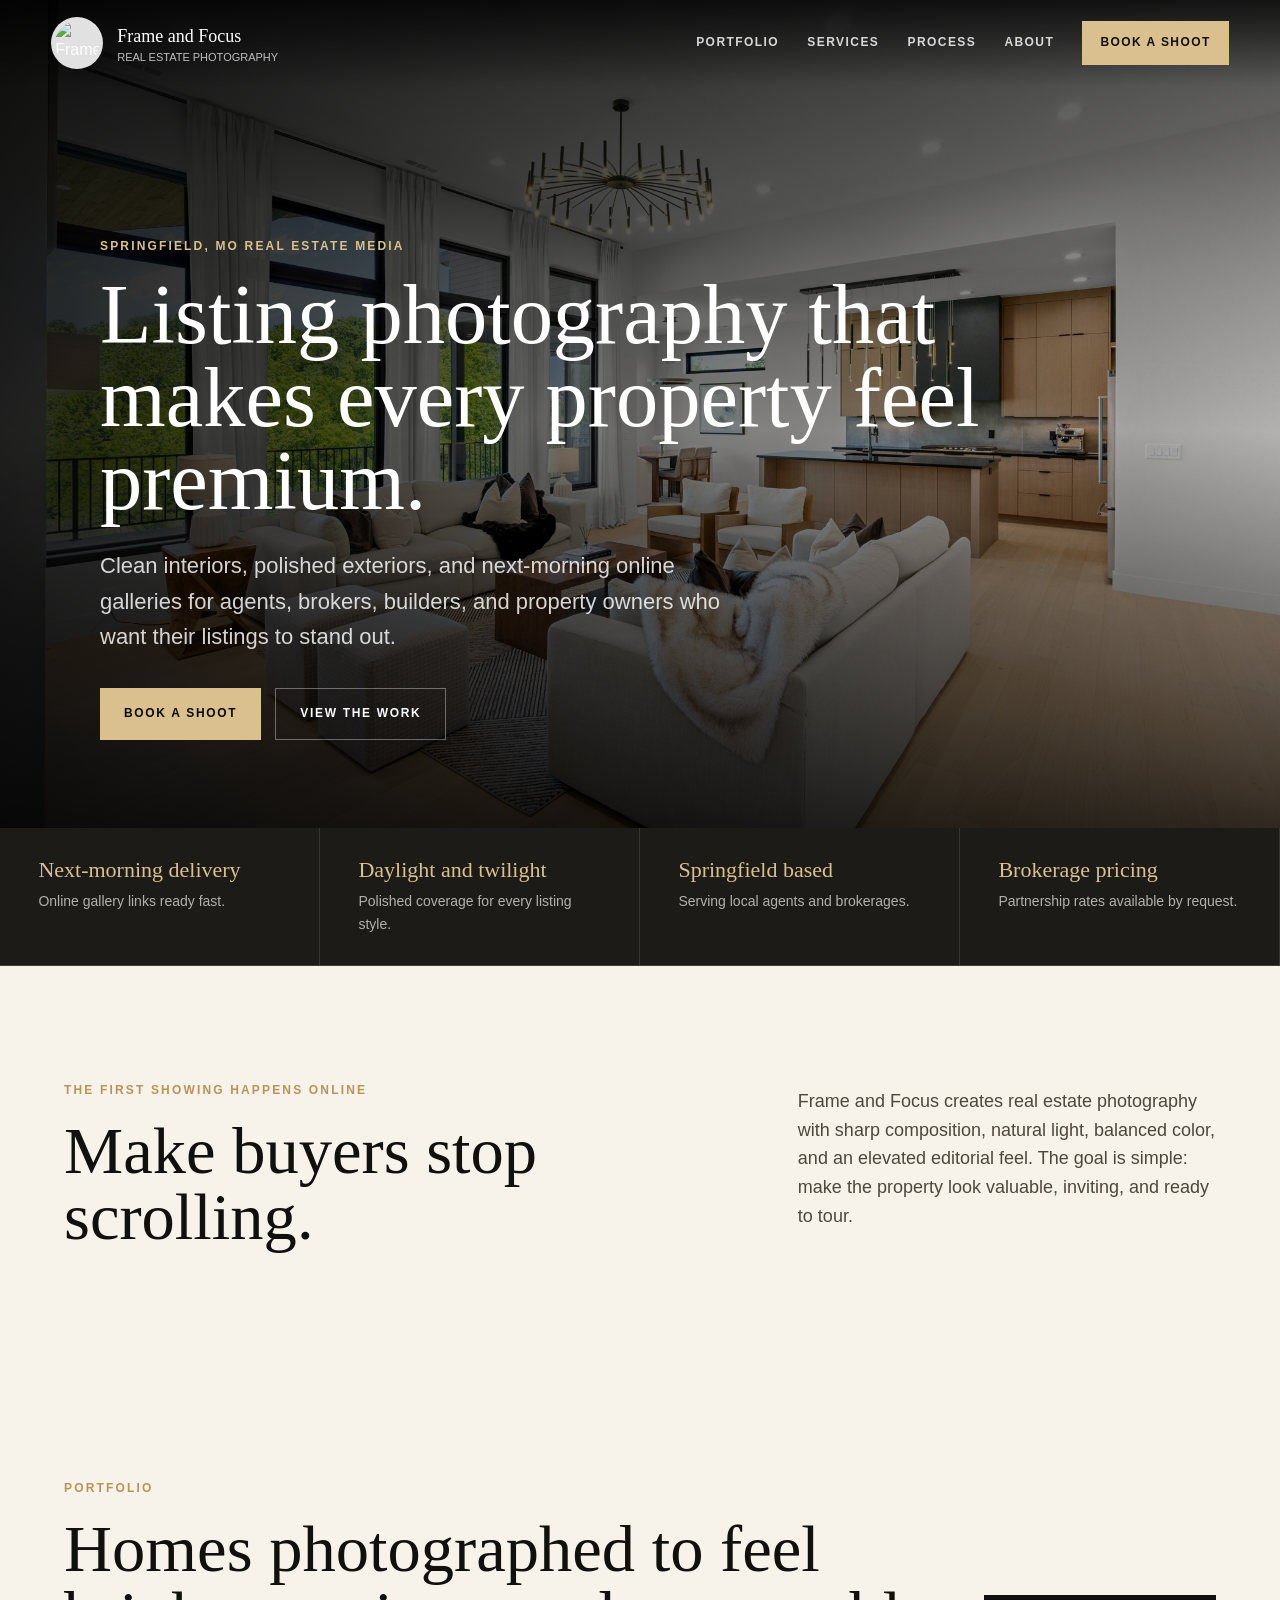
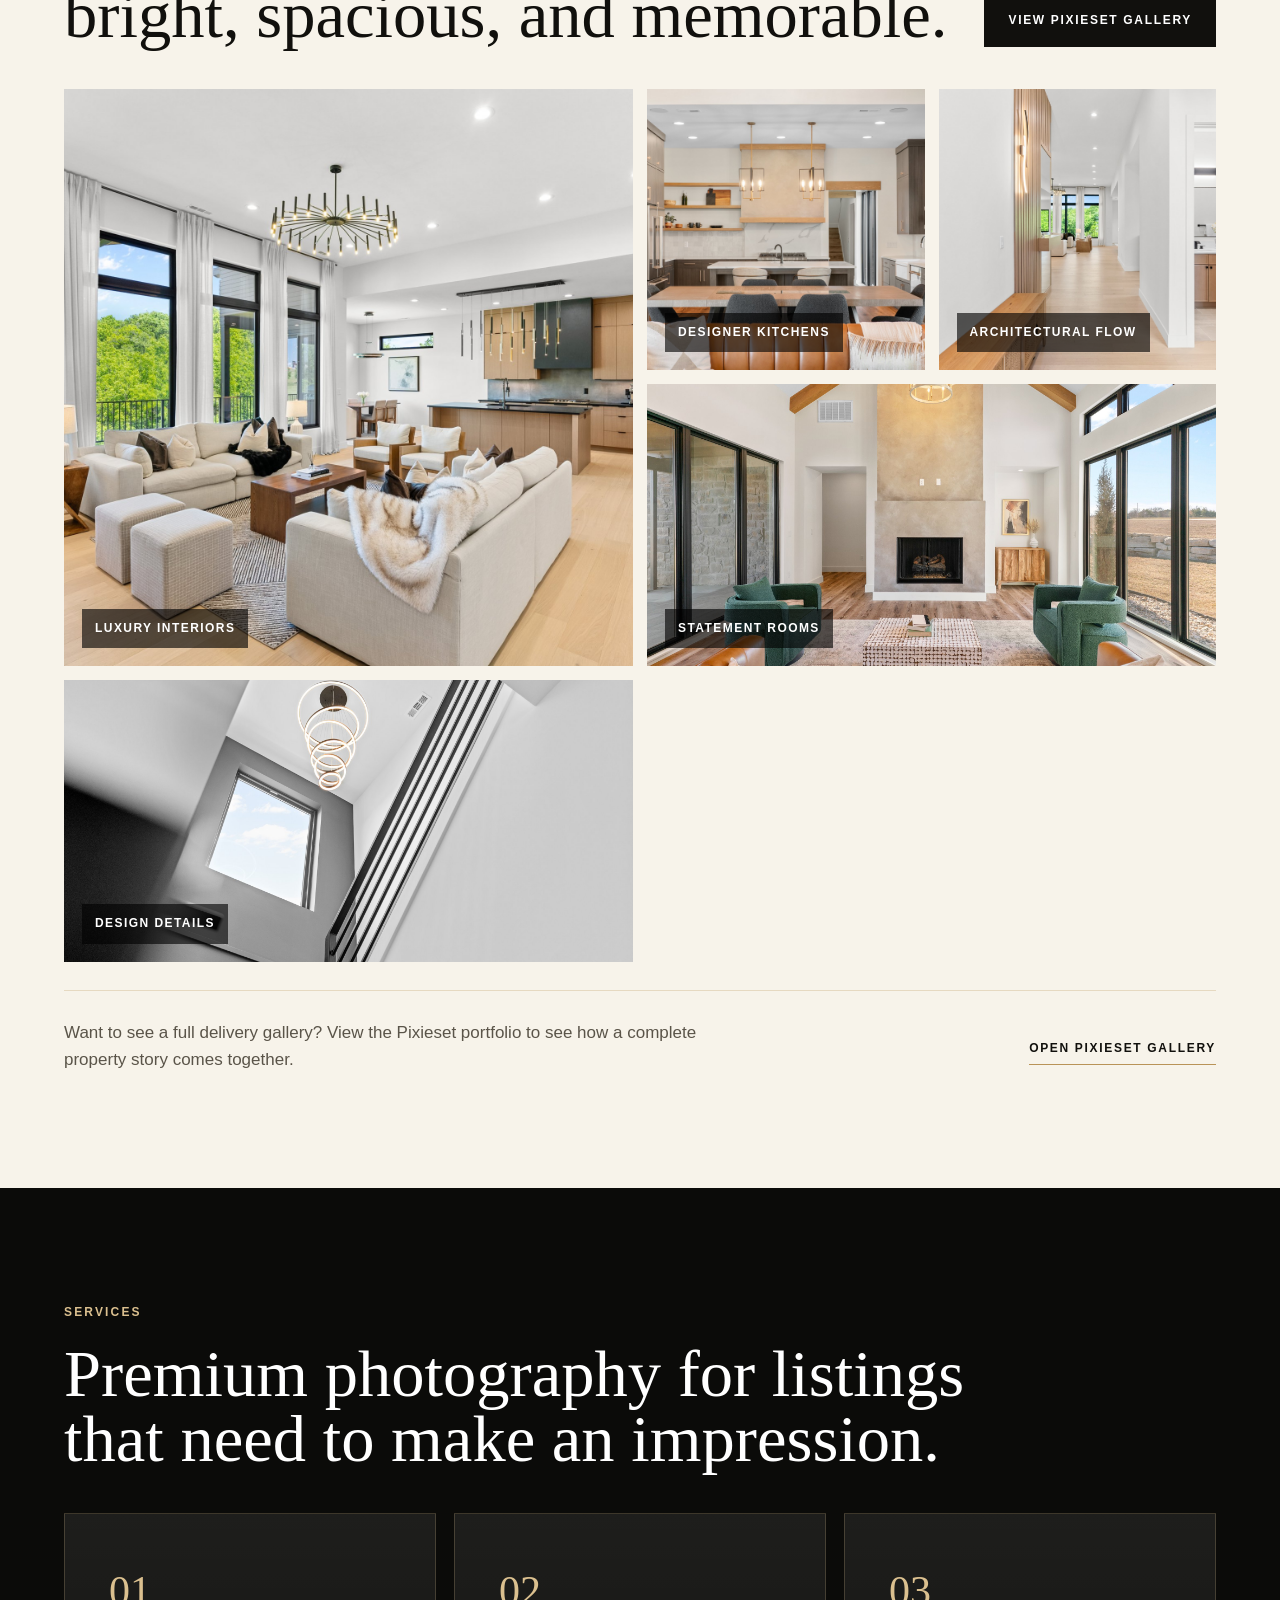
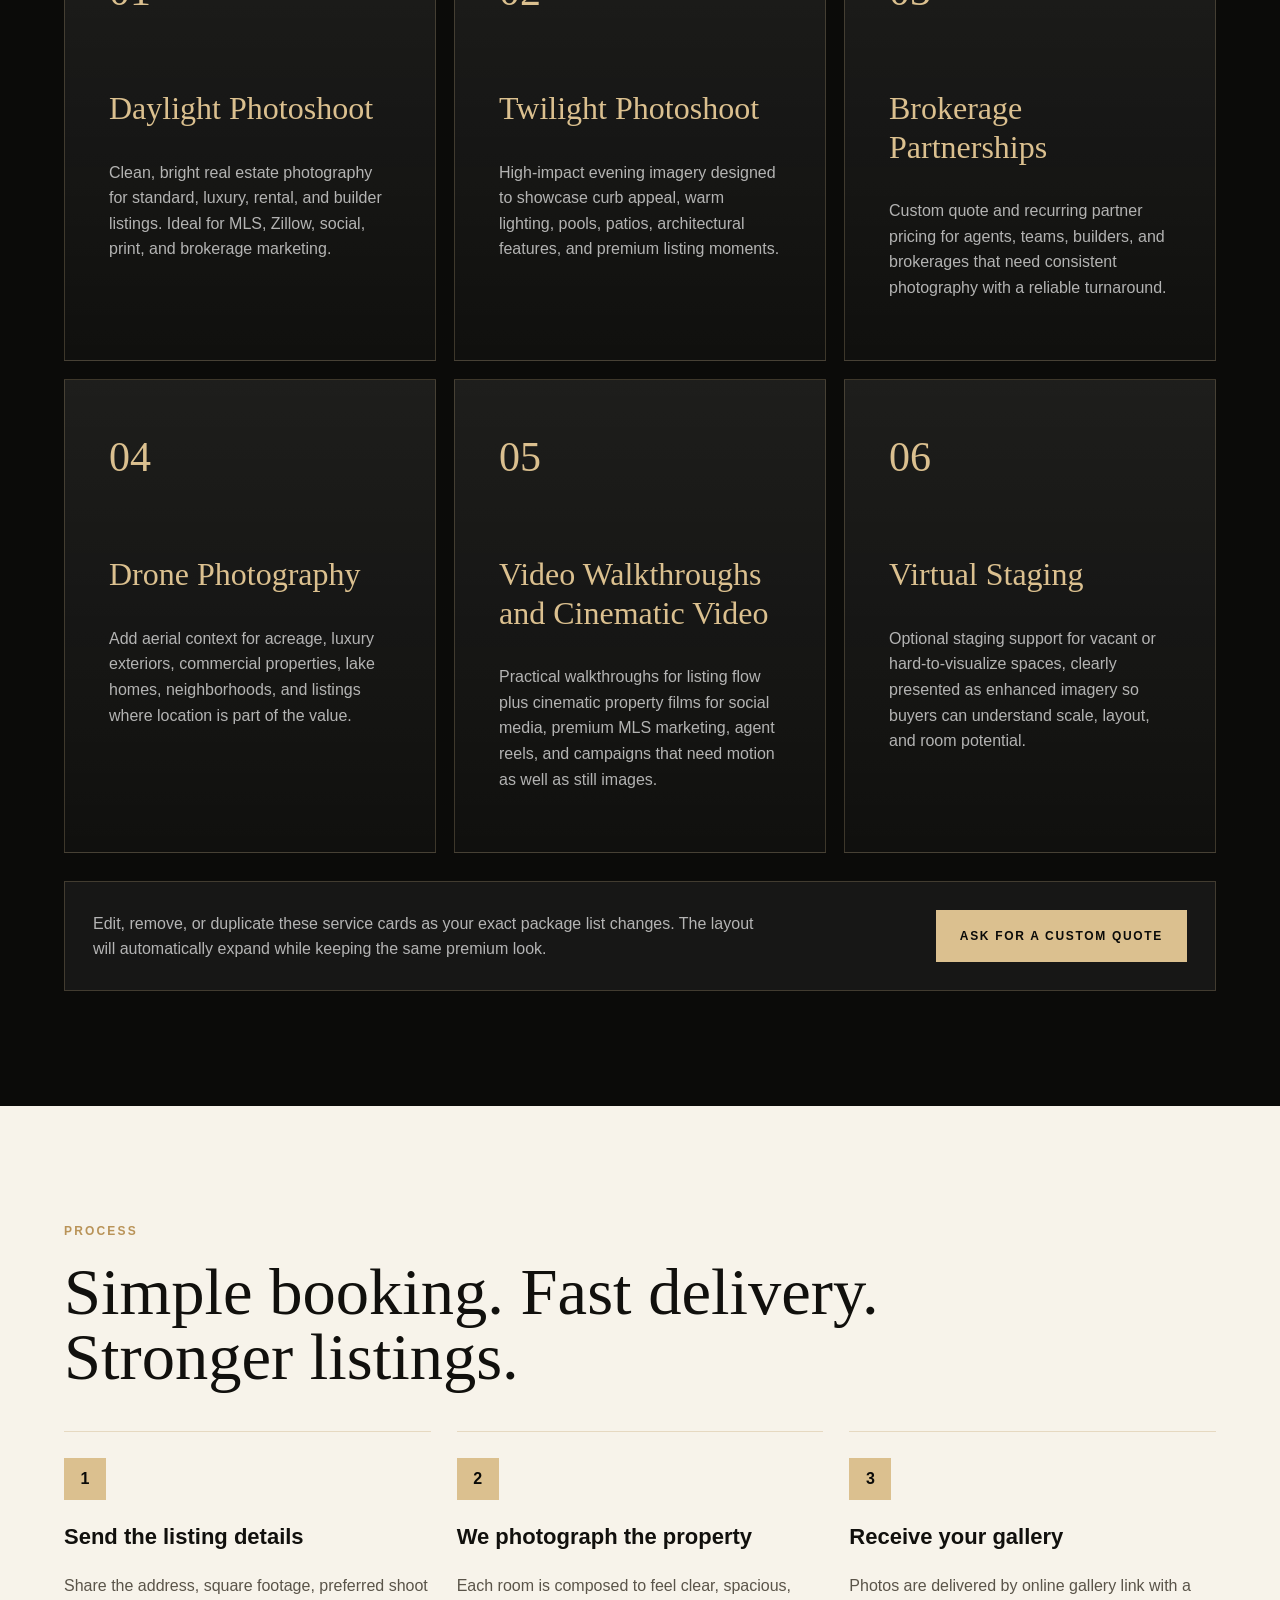
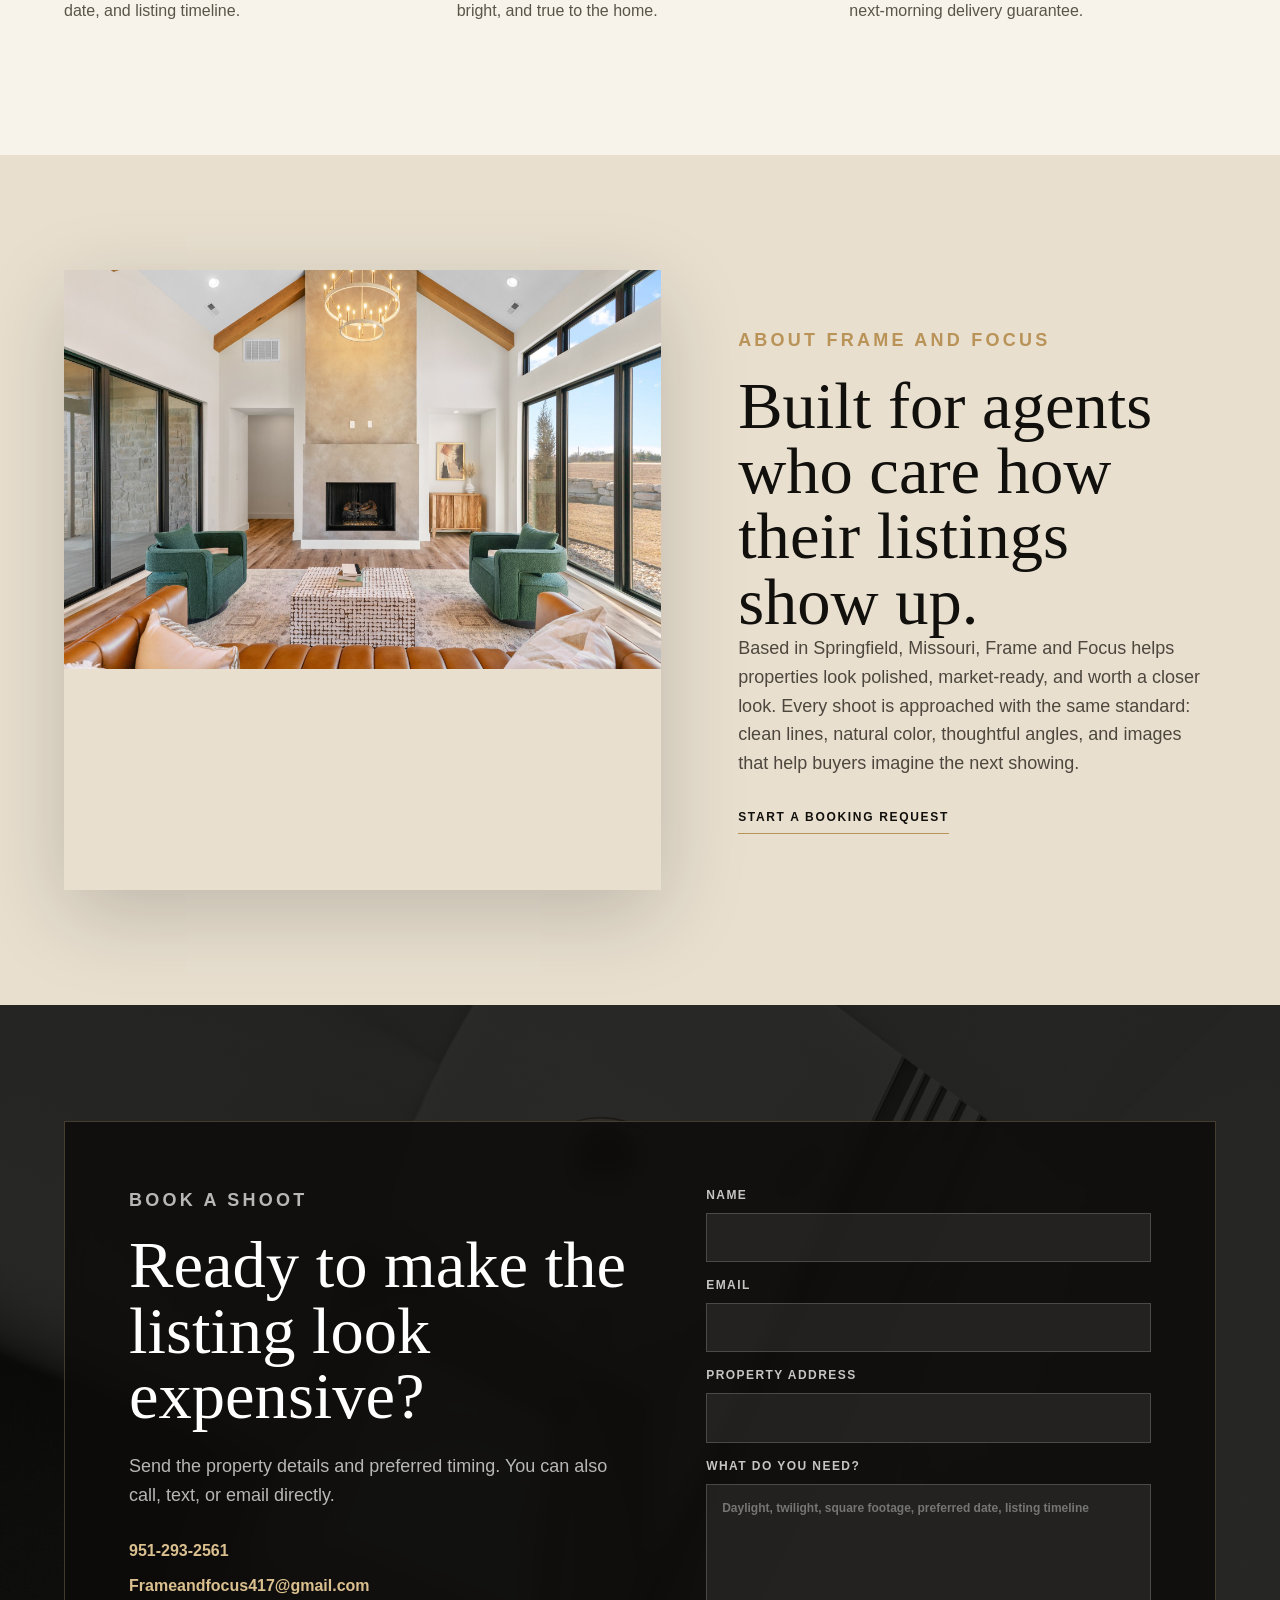
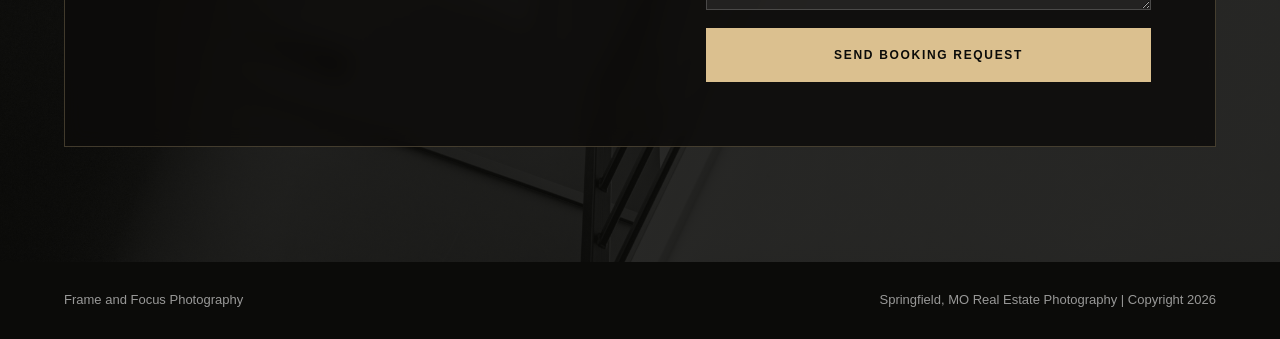
==== frame-focus-luxury-site/index.html @ 8301b140 "Site" ====
<!doctype html>
<html lang="en">
  <head>
    <meta charset="utf-8" />
    <meta name="viewport" content="width=device-width, initial-scale=1" />
    <title>Frame and Focus | Luxury Real Estate Photography in Springfield, MO</title>
    <meta
      name="description"
      content="Luxury real estate photography in Springfield, MO. Listing-ready daylight and twilight photography with next-morning gallery delivery."
    />
    <link rel="preconnect" href="https://static.wixstatic.com" />
    <link rel="stylesheet" href="./styles.css" />
  </head>
  <body>
    <header class="site-header">
      <a class="brand" href="#top" aria-label="Frame and Focus home">
        <img
          src="https://static.wixstatic.com/media/3485e6_4b6a88c627594ecc89d88bd9b3b0af9d~mv2.png/v1/fill/w_344,h_316,al_c,q_85,usm_0.66_1.00_0.01,enc_avif,quality_auto/RE%20Photo%20Logo%20FINAL.png"
          alt="Frame and Focus Photography logo"
        />
        <span>
          <strong>Frame and Focus</strong>
          <small>Real Estate Photography</small>
        </span>
      </a>

      <nav class="main-nav" aria-label="Primary navigation">
        <a href="#portfolio">Portfolio</a>
        <a href="#services">Services</a>
        <a href="#process">Process</a>
        <a href="#about">About</a>
        <a class="nav-cta" href="#contact">Book a Shoot</a>
      </nav>
    </header>

    <main id="top">
      <section class="hero" aria-label="Luxury real estate photography">
        <div class="hero-media">
          <img
            src="./assets/woodhue-living.jpg"
            alt="Luxury open-concept living room photographed by Frame and Focus"
          />
        </div>
        <div class="hero-overlay"></div>
        <div class="hero-content">
          <p class="eyebrow">Springfield, MO Real Estate Media</p>
          <h1>Listing photography that makes every property feel premium.</h1>
          <p class="hero-copy">
            Clean interiors, polished exteriors, and next-morning online galleries for agents,
            brokers, builders, and property owners who want their listings to stand out.
          </p>
          <div class="hero-actions">
            <a class="button primary" href="#contact">Book a Shoot</a>
            <a class="button ghost" href="#portfolio">View the Work</a>
          </div>
        </div>
      </section>

      <section class="proof-strip" aria-label="Service highlights">
        <div>
          <strong>Next-morning delivery</strong>
          <span>Online gallery links ready fast.</span>
        </div>
        <div>
          <strong>Daylight and twilight</strong>
          <span>Polished coverage for every listing style.</span>
        </div>
        <div>
          <strong>Springfield based</strong>
          <span>Serving local agents and brokerages.</span>
        </div>
        <div>
          <strong>Brokerage pricing</strong>
          <span>Partnership rates available by request.</span>
        </div>
      </section>

      <section class="intro-section">
        <div class="intro-copy">
          <p class="eyebrow dark">The first showing happens online</p>
          <h2>Make buyers stop scrolling.</h2>
        </div>
        <p>
          Frame and Focus creates real estate photography with sharp composition, natural light,
          balanced color, and an elevated editorial feel. The goal is simple: make the property look
          valuable, inviting, and ready to tour.
        </p>
      </section>

      <section id="portfolio" class="portfolio-section">
        <div class="section-heading split-heading">
          <div>
            <p class="eyebrow dark">Portfolio</p>
            <h2>Homes photographed to feel bright, spacious, and memorable.</h2>
          </div>
          <a
            class="button dark"
            href="https://Frameandfocusphotography.pixieset.com"
            target="_blank"
            rel="noopener"
          >
            View Pixieset Gallery
          </a>
        </div>

        <div class="gallery-grid">
          <figure class="gallery-item large">
            <img
              src="./assets/woodhue-living.jpg"
              alt="Luxury open-concept living room with large windows and designer finishes"
            />
            <figcaption>Luxury interiors</figcaption>
          </figure>
          <figure class="gallery-item">
            <img
              src="./assets/wisteria-kitchen.jpg"
              alt="Designer kitchen with warm cabinetry and premium finishes"
            />
            <figcaption>Designer kitchens</figcaption>
          </figure>
          <figure class="gallery-item">
            <img
              src="./assets/woodhue-entry.jpg"
              alt="Clean entry hallway showing architectural flow into a luxury living space"
            />
            <figcaption>Architectural flow</figcaption>
          </figure>
          <figure class="gallery-item wide">
            <img
              src="./assets/wisteria-living.jpg"
              alt="Statement living room with fireplace, large windows, and high-end finishes"
            />
            <figcaption>Statement rooms</figcaption>
          </figure>
          <figure class="gallery-item wide">
            <img
              src="./assets/woodhue-detail.jpg"
              alt="Modern staircase and chandelier detail photographed from below"
            />
            <figcaption>Design details</figcaption>
          </figure>
        </div>

        <div class="portfolio-cta">
          <p>
            Want to see a full delivery gallery? View the Pixieset portfolio to see how a complete
            property story comes together.
          </p>
          <a
            class="text-link"
            href="https://Frameandfocusphotography.pixieset.com"
            target="_blank"
            rel="noopener"
          >
            Open Pixieset Gallery
          </a>
        </div>
      </section>

      <section id="services" class="services-section">
        <div class="section-heading inverted">
          <p class="eyebrow">Services</p>
          <h2>Premium photography for listings that need to make an impression.</h2>
        </div>

        <div class="service-grid">
          <article class="service-card">
            <span>01</span>
            <h3>Daylight Photoshoot</h3>
            <p>
              Clean, bright real estate photography for standard, luxury, rental, and builder
              listings. Ideal for MLS, Zillow, social, print, and brokerage marketing.
            </p>
          </article>
          <article class="service-card">
            <span>02</span>
            <h3>Twilight Photoshoot</h3>
            <p>
              High-impact evening imagery designed to showcase curb appeal, warm lighting, pools,
              patios, architectural features, and premium listing moments.
            </p>
          </article>
          <article class="service-card">
            <span>03</span>
            <h3>Brokerage Partnerships</h3>
            <p>
              Custom quote and recurring partner pricing for agents, teams, builders, and brokerages
              that need consistent photography with a reliable turnaround.
            </p>
          </article>
          <article class="service-card">
            <span>04</span>
            <h3>Drone Photography</h3>
            <p>
              Add aerial context for acreage, luxury exteriors, commercial properties, lake homes,
              neighborhoods, and listings where location is part of the value.
            </p>
          </article>
          <article class="service-card">
            <span>05</span>
            <h3>Video Walkthroughs and Cinematic Video</h3>
            <p>
              Practical walkthroughs for listing flow plus cinematic property films for social
              media, premium MLS marketing, agent reels, and campaigns that need motion as well as
              still images.
            </p>
          </article>
          <article class="service-card">
            <span>06</span>
            <h3>Virtual Staging</h3>
            <p>
              Optional staging support for vacant or hard-to-visualize spaces, clearly presented as
              enhanced imagery so buyers can understand scale, layout, and room potential.
            </p>
          </article>
        </div>

        <div class="services-note">
          <p>
            Edit, remove, or duplicate these service cards as your exact package list changes. The
            layout will automatically expand while keeping the same premium look.
          </p>
          <a class="button primary" href="#contact">Ask for a Custom Quote</a>
        </div>
      </section>

      <section id="process" class="process-section">
        <div class="section-heading">
          <p class="eyebrow dark">Process</p>
          <h2>Simple booking. Fast delivery. Stronger listings.</h2>
        </div>

        <div class="process-list">
          <div>
            <span>1</span>
            <h3>Send the listing details</h3>
            <p>Share the address, square footage, preferred shoot date, and listing timeline.</p>
          </div>
          <div>
            <span>2</span>
            <h3>We photograph the property</h3>
            <p>Each room is composed to feel clear, spacious, bright, and true to the home.</p>
          </div>
          <div>
            <span>3</span>
            <h3>Receive your gallery</h3>
            <p>Photos are delivered by online gallery link with a next-morning delivery guarantee.</p>
          </div>
        </div>
      </section>

      <section id="about" class="about-section">
        <div class="about-image">
          <img
            src="./assets/wisteria-living.jpg"
            alt="Luxury living room with fireplace, tall windows, and premium finishes"
          />
        </div>
        <div class="about-copy">
          <p class="eyebrow dark">About Frame and Focus</p>
          <h2>Built for agents who care how their listings show up.</h2>
          <p>
            Based in Springfield, Missouri, Frame and Focus helps properties look polished,
            market-ready, and worth a closer look. Every shoot is approached with the same standard:
            clean lines, natural color, thoughtful angles, and images that help buyers imagine the
            next showing.
          </p>
          <a class="text-link" href="#contact">Start a booking request</a>
        </div>
      </section>

      <section id="contact" class="contact-section">
        <div class="contact-panel">
          <div>
            <p class="eyebrow">Book a Shoot</p>
            <h2>Ready to make the listing look expensive?</h2>
            <p>
              Send the property details and preferred timing. You can also call, text, or email
              directly.
            </p>
            <div class="contact-links">
              <a href="tel:+19512932561">951-293-2561</a>
              <a href="mailto:Frameandfocus417@gmail.com">Frameandfocus417@gmail.com</a>
            </div>
          </div>

          <form class="booking-form" action="mailto:Frameandfocus417@gmail.com" method="post" enctype="text/plain">
            <label>
              Name
              <input name="name" type="text" autocomplete="name" />
            </label>
            <label>
              Email
              <input name="email" type="email" autocomplete="email" />
            </label>
            <label>
              Property address
              <input name="property-address" type="text" autocomplete="street-address" />
            </label>
            <label>
              What do you need?
              <textarea name="message" rows="5" placeholder="Daylight, twilight, square footage, preferred date, listing timeline"></textarea>
            </label>
            <button type="submit">Send Booking Request</button>
          </form>
        </div>
      </section>
    </main>

    <footer class="site-footer">
      <p>Frame and Focus Photography</p>
      <p>Springfield, MO Real Estate Photography | Copyright 2026</p>
    </footer>
  </body>
</html>
---- frame-focus-luxury-site/styles.css ----
:root {
  --ink: #11100d;
  --charcoal: #1d1b17;
  --deep: #0b0b09;
  --cream: #f7f3ea;
  --warm: #e8dfcf;
  --muted: #8a8376;
  --gold: #b99358;
  --gold-light: #dbc08f;
  --line: rgba(185, 147, 88, 0.28);
  --white: #ffffff;
  --shadow: 0 24px 80px rgba(0, 0, 0, 0.18);
}

* {
  box-sizing: border-box;
}

html {
  scroll-behavior: smooth;
}

body {
  margin: 0;
  color: var(--ink);
  background: var(--cream);
  font-family: "Helvetica Neue", Arial, sans-serif;
  line-height: 1.6;
}

img {
  display: block;
  width: 100%;
  height: 100%;
  object-fit: cover;
}

a {
  color: inherit;
  text-decoration: none;
}

.site-header {
  position: fixed;
  z-index: 20;
  top: 0;
  left: 0;
  right: 0;
  display: flex;
  align-items: center;
  justify-content: space-between;
  gap: 24px;
  min-height: 86px;
  padding: 16px clamp(20px, 4vw, 64px);
  color: var(--white);
  background: linear-gradient(180deg, rgba(0, 0, 0, 0.72), rgba(0, 0, 0, 0));
}

.brand {
  display: inline-flex;
  align-items: center;
  gap: 14px;
  min-width: 220px;
}

.brand img {
  width: 52px;
  height: 52px;
  padding: 4px;
  object-fit: contain;
  border-radius: 50%;
  background: rgba(255, 255, 255, 0.88);
}

.brand strong,
.brand small {
  display: block;
}

.brand strong {
  font-family: Georgia, "Times New Roman", serif;
  font-size: 18px;
  font-weight: 500;
  letter-spacing: 0;
}

.brand small {
  color: rgba(255, 255, 255, 0.72);
  font-size: 11px;
  line-height: 1.2;
  text-transform: uppercase;
}

.main-nav {
  display: flex;
  align-items: center;
  gap: clamp(14px, 2.2vw, 32px);
  font-size: 12px;
  font-weight: 700;
  letter-spacing: 0.12em;
  text-transform: uppercase;
}

.main-nav a {
  color: rgba(255, 255, 255, 0.82);
  white-space: nowrap;
}

.main-nav a:hover {
  color: var(--white);
}

.nav-cta {
  flex: 0 0 auto;
  padding: 12px 18px;
  color: var(--ink) !important;
  background: var(--gold-light);
}

.hero {
  position: relative;
  min-height: 92vh;
  display: grid;
  align-items: end;
  overflow: hidden;
  color: var(--white);
  background: var(--deep);
}

.hero-media,
.hero-overlay {
  position: absolute;
  inset: 0;
}

.hero-media img {
  filter: saturate(0.96) contrast(1.08);
}

.hero-overlay {
  background:
    linear-gradient(90deg, rgba(0, 0, 0, 0.82) 0%, rgba(0, 0, 0, 0.54) 42%, rgba(0, 0, 0, 0.18) 100%),
    linear-gradient(0deg, rgba(0, 0, 0, 0.76) 0%, rgba(0, 0, 0, 0.05) 48%, rgba(0, 0, 0, 0.62) 100%);
}

.hero-content {
  position: relative;
  width: min(1080px, calc(100% - 40px));
  margin: 0 auto;
  padding: 170px 0 88px;
}

.eyebrow {
  margin: 0 0 18px;
  color: var(--gold-light);
  font-size: 12px;
  font-weight: 800;
  letter-spacing: 0.18em;
  text-transform: uppercase;
}

.eyebrow.dark {
  color: var(--gold);
}

h1,
h2,
h3,
p {
  margin-top: 0;
}

h1,
h2 {
  font-family: Georgia, "Times New Roman", serif;
  font-weight: 500;
  line-height: 0.98;
  letter-spacing: 0;
}

h1 {
  max-width: 1040px;
  margin-bottom: 26px;
  font-size: clamp(48px, 6.6vw, 86px);
}

h2 {
  margin-bottom: 0;
  font-size: clamp(38px, 5.2vw, 74px);
}

h3 {
  font-size: 22px;
  line-height: 1.2;
}

.hero-copy {
  max-width: 640px;
  margin-bottom: 34px;
  color: rgba(255, 255, 255, 0.82);
  font-size: clamp(17px, 2vw, 22px);
}

.hero-actions {
  display: flex;
  flex-wrap: wrap;
  gap: 14px;
}

.button {
  display: inline-flex;
  min-height: 52px;
  align-items: center;
  justify-content: center;
  padding: 0 24px;
  font-size: 12px;
  font-weight: 800;
  letter-spacing: 0.14em;
  text-transform: uppercase;
}

.button.primary {
  color: var(--deep);
  background: var(--gold-light);
}

.button.ghost {
  color: var(--white);
  border: 1px solid rgba(255, 255, 255, 0.36);
}

.button.dark {
  color: var(--white);
  background: var(--ink);
}

.proof-strip {
  display: grid;
  grid-template-columns: repeat(4, 1fr);
  border-bottom: 1px solid var(--line);
  background: var(--charcoal);
  color: var(--white);
}

.proof-strip div {
  min-height: 136px;
  padding: 30px clamp(20px, 3vw, 44px);
  border-right: 1px solid rgba(255, 255, 255, 0.12);
}

.proof-strip strong,
.proof-strip span {
  display: block;
}

.proof-strip strong {
  margin-bottom: 8px;
  color: var(--gold-light);
  font-family: Georgia, "Times New Roman", serif;
  font-size: 22px;
  font-weight: 500;
  line-height: 1.1;
}

.proof-strip span {
  color: rgba(255, 255, 255, 0.66);
  font-size: 14px;
}

.intro-section,
.portfolio-section,
.process-section,
.about-section,
.contact-section {
  padding: clamp(76px, 9vw, 138px) clamp(20px, 5vw, 80px);
}

.intro-section {
  display: grid;
  grid-template-columns: minmax(0, 1.1fr) minmax(300px, 0.7fr);
  gap: clamp(32px, 6vw, 90px);
  align-items: end;
  background: var(--cream);
}

.intro-section > p,
.about-copy p,
.contact-panel p {
  color: #4d473d;
  font-size: 18px;
}

.section-heading {
  width: min(980px, 100%);
  margin-bottom: 42px;
}

.split-heading {
  width: 100%;
  display: grid;
  grid-template-columns: minmax(0, 1fr) auto;
  gap: 28px;
  align-items: end;
}

.split-heading h2 {
  max-width: 980px;
}

.section-heading.inverted {
  color: var(--white);
}

.gallery-grid {
  display: grid;
  grid-template-columns: repeat(4, 1fr);
  grid-auto-rows: minmax(240px, 22vw);
  gap: 14px;
}

.gallery-item {
  position: relative;
  margin: 0;
  overflow: hidden;
  background: var(--charcoal);
}

.gallery-item.large {
  grid-column: span 2;
  grid-row: span 2;
}

.gallery-item.wide {
  grid-column: span 2;
}

.gallery-item figcaption {
  position: absolute;
  left: 18px;
  bottom: 18px;
  padding: 10px 13px;
  color: var(--white);
  background: rgba(0, 0, 0, 0.62);
  font-size: 12px;
  font-weight: 800;
  letter-spacing: 0.12em;
  text-transform: uppercase;
}

.portfolio-cta {
  display: flex;
  align-items: center;
  justify-content: space-between;
  gap: 24px;
  margin-top: 28px;
  padding-top: 28px;
  border-top: 1px solid var(--line);
}

.portfolio-cta p {
  max-width: 640px;
  margin: 0;
  color: #5a5449;
  font-size: 17px;
}

.services-section {
  padding: clamp(76px, 9vw, 136px) clamp(20px, 5vw, 80px);
  background: var(--deep);
}

.service-grid {
  display: grid;
  grid-template-columns: repeat(3, 1fr);
  gap: 18px;
}

.service-card {
  min-height: 360px;
  padding: clamp(26px, 4vw, 44px);
  color: var(--white);
  border: 1px solid rgba(219, 192, 143, 0.22);
  background: linear-gradient(180deg, rgba(255, 255, 255, 0.08), rgba(255, 255, 255, 0.02));
}

.service-card span {
  display: block;
  margin-bottom: 64px;
  color: var(--gold-light);
  font-family: Georgia, "Times New Roman", serif;
  font-size: 42px;
}

.service-card h3 {
  color: var(--gold-light);
  font-family: Georgia, "Times New Roman", serif;
  font-size: 32px;
  font-weight: 500;
}

.service-card p {
  color: rgba(255, 255, 255, 0.68);
}

.services-note {
  display: flex;
  align-items: center;
  justify-content: space-between;
  gap: 24px;
  margin-top: 28px;
  padding: 28px;
  color: var(--white);
  border: 1px solid rgba(219, 192, 143, 0.22);
  background: rgba(255, 255, 255, 0.05);
}

.services-note p {
  max-width: 680px;
  margin: 0;
  color: rgba(255, 255, 255, 0.68);
}

.process-list {
  display: grid;
  grid-template-columns: repeat(3, 1fr);
  gap: 26px;
}

.process-list div {
  padding-top: 26px;
  border-top: 1px solid var(--line);
}

.process-list span {
  display: inline-flex;
  width: 42px;
  height: 42px;
  align-items: center;
  justify-content: center;
  margin-bottom: 24px;
  color: var(--deep);
  background: var(--gold-light);
  font-weight: 800;
}

.process-list p {
  color: #5a5449;
}

.about-section {
  display: grid;
  grid-template-columns: minmax(0, 1fr) minmax(320px, 0.8fr);
  gap: clamp(32px, 6vw, 86px);
  align-items: center;
  background: var(--warm);
}

.about-image {
  min-height: 620px;
  box-shadow: var(--shadow);
}

.text-link {
  display: inline-flex;
  margin-top: 12px;
  padding-bottom: 6px;
  color: var(--ink);
  border-bottom: 1px solid var(--gold);
  font-size: 12px;
  font-weight: 800;
  letter-spacing: 0.14em;
  text-transform: uppercase;
}

.contact-section {
  background:
    linear-gradient(rgba(11, 11, 9, 0.86), rgba(11, 11, 9, 0.86)),
    url("./assets/woodhue-detail.jpg")
      center / cover;
}

.contact-panel {
  display: grid;
  grid-template-columns: minmax(0, 0.9fr) minmax(320px, 0.8fr);
  gap: clamp(32px, 6vw, 82px);
  width: min(1180px, 100%);
  margin: 0 auto;
  padding: clamp(30px, 5vw, 64px);
  color: var(--white);
  border: 1px solid rgba(219, 192, 143, 0.26);
  background: rgba(13, 12, 10, 0.82);
  backdrop-filter: blur(10px);
}

.contact-panel h2 {
  margin-bottom: 24px;
}

.contact-panel p {
  color: rgba(255, 255, 255, 0.7);
}

.contact-links {
  display: grid;
  gap: 10px;
  margin-top: 28px;
  color: var(--gold-light);
  font-weight: 800;
}

.booking-form {
  display: grid;
  gap: 14px;
}

.booking-form label {
  display: grid;
  gap: 8px;
  color: rgba(255, 255, 255, 0.76);
  font-size: 12px;
  font-weight: 800;
  letter-spacing: 0.12em;
  text-transform: uppercase;
}

.booking-form input,
.booking-form textarea {
  width: 100%;
  border: 1px solid rgba(255, 255, 255, 0.18);
  border-radius: 0;
  padding: 14px 15px;
  color: var(--white);
  background: rgba(255, 255, 255, 0.08);
  font: inherit;
}

.booking-form textarea {
  resize: vertical;
}

.booking-form input:focus,
.booking-form textarea:focus {
  outline: 2px solid rgba(219, 192, 143, 0.58);
  outline-offset: 2px;
}

.booking-form button {
  min-height: 54px;
  margin-top: 4px;
  border: 0;
  color: var(--deep);
  background: var(--gold-light);
  font-size: 12px;
  font-weight: 900;
  letter-spacing: 0.14em;
  text-transform: uppercase;
  cursor: pointer;
}

.site-footer {
  display: flex;
  justify-content: space-between;
  gap: 18px;
  padding: 28px clamp(20px, 5vw, 80px);
  color: rgba(255, 255, 255, 0.58);
  background: var(--deep);
  font-size: 13px;
}

.site-footer p {
  margin: 0;
}

@media (max-width: 980px) {
  .site-header {
    position: absolute;
    align-items: flex-start;
    flex-direction: column;
    gap: 16px;
    background: rgba(0, 0, 0, 0.48);
  }

  .main-nav {
    width: 100%;
    overflow-x: auto;
    padding-bottom: 4px;
  }

  .hero-content {
    padding-top: 230px;
  }

  .proof-strip,
  .service-grid,
  .process-list,
  .intro-section,
  .about-section,
  .contact-panel,
  .split-heading {
    grid-template-columns: 1fr;
  }

  .split-heading .button {
    width: fit-content;
  }

  .proof-strip div {
    border-right: 0;
    border-bottom: 1px solid rgba(255, 255, 255, 0.12);
  }

  .gallery-grid {
    grid-template-columns: 1fr 1fr;
    grid-auto-rows: minmax(220px, 42vw);
  }

  .portfolio-cta,
  .services-note {
    align-items: flex-start;
    flex-direction: column;
  }

  .gallery-item.large,
  .gallery-item.wide {
    grid-column: span 2;
  }

  .about-image {
    min-height: 440px;
  }
}

@media (max-width: 640px) {
  .site-header {
    padding: 16px 18px;
  }

  .brand {
    min-width: 0;
  }

  .brand img {
    width: 46px;
    height: 46px;
  }

  .main-nav {
    gap: 16px;
    font-size: 11px;
  }

  .nav-cta {
    display: none;
  }

  .hero {
    min-height: 820px;
  }

  .hero-content {
    width: calc(100% - 32px);
    padding: 250px 0 52px;
  }

  h1 {
    font-size: 48px;
  }

  h2 {
    font-size: 40px;
  }

  .hero-copy {
    font-size: 17px;
  }

  .button {
    width: 100%;
  }

  .split-heading .button {
    width: 100%;
  }

  .gallery-grid {
    grid-template-columns: 1fr;
    grid-auto-rows: 300px;
  }

  .gallery-item.large,
  .gallery-item.wide {
    grid-column: span 1;
  }

  .service-card {
    min-height: auto;
  }

  .service-card span {
    margin-bottom: 38px;
  }

  .about-image {
    min-height: 340px;
  }

  .contact-panel {
    padding: 24px;
  }

  .site-footer {
    flex-direction: column;
  }
}
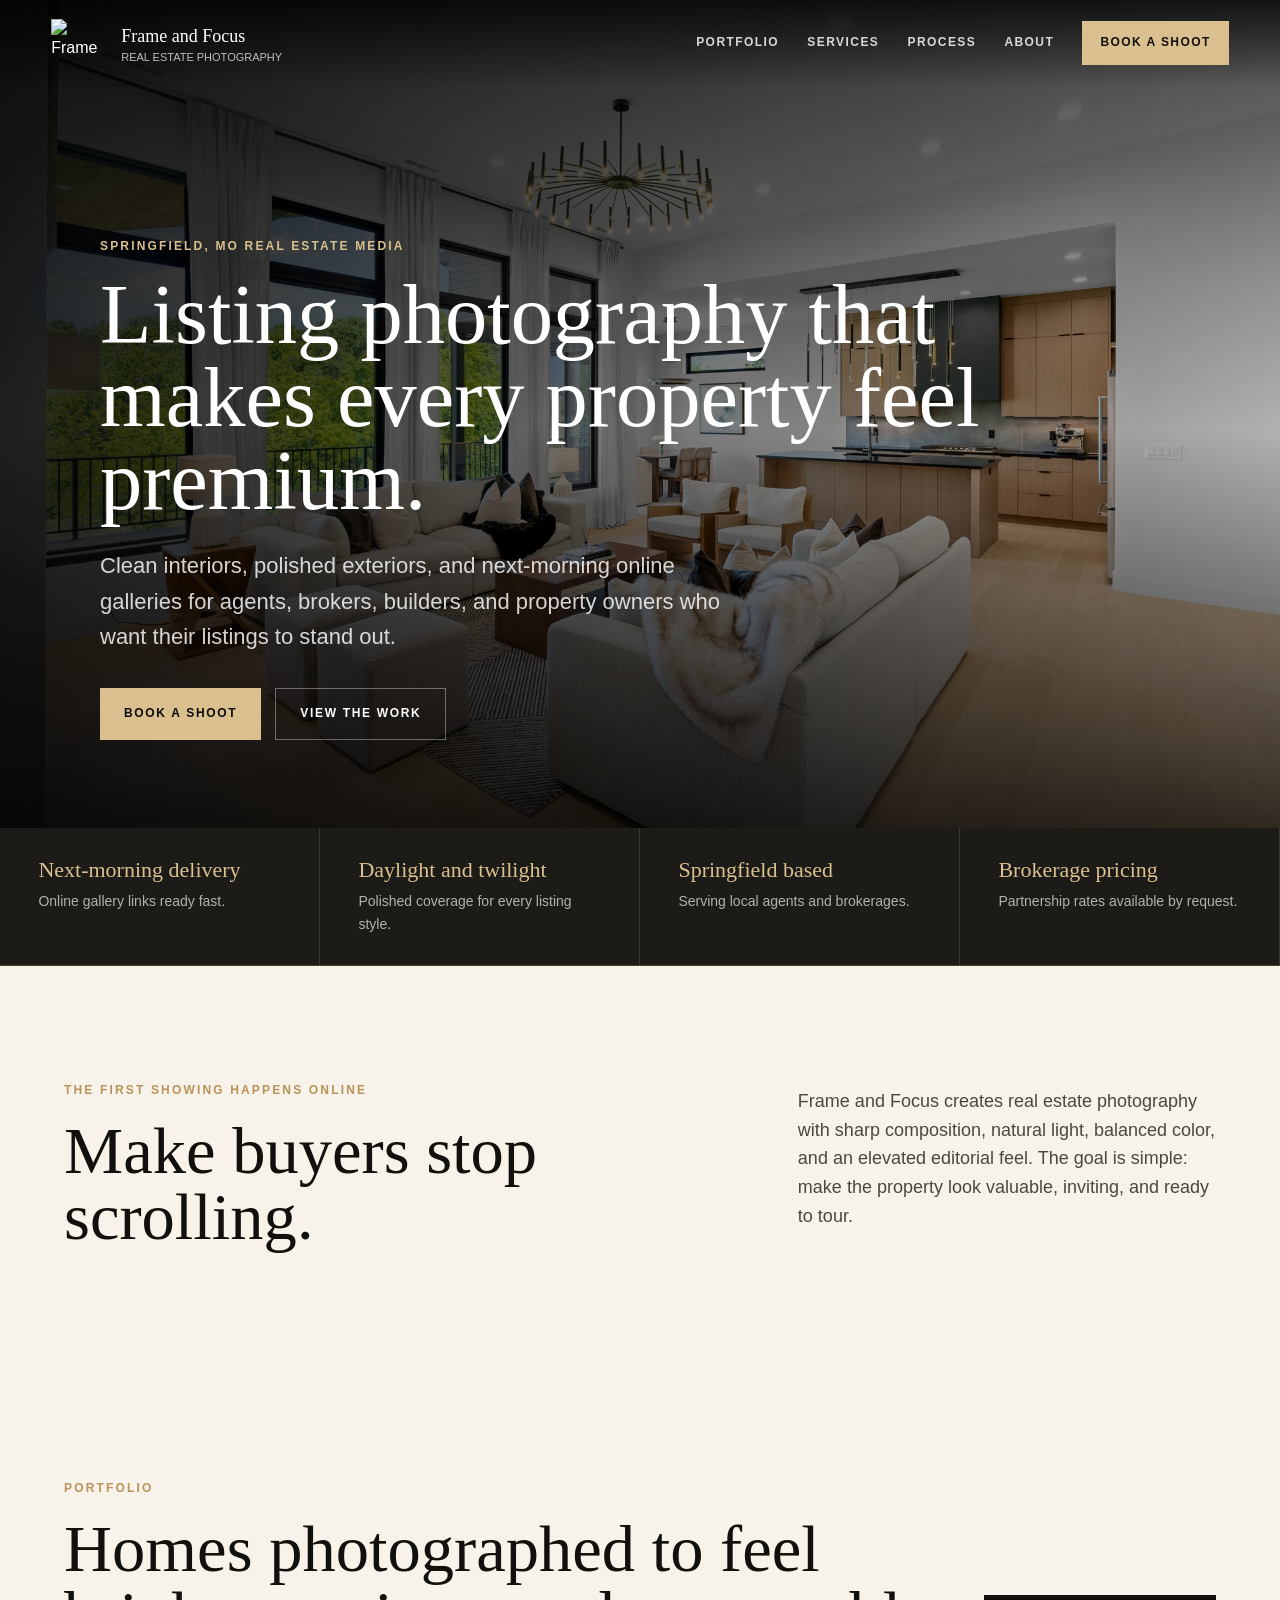
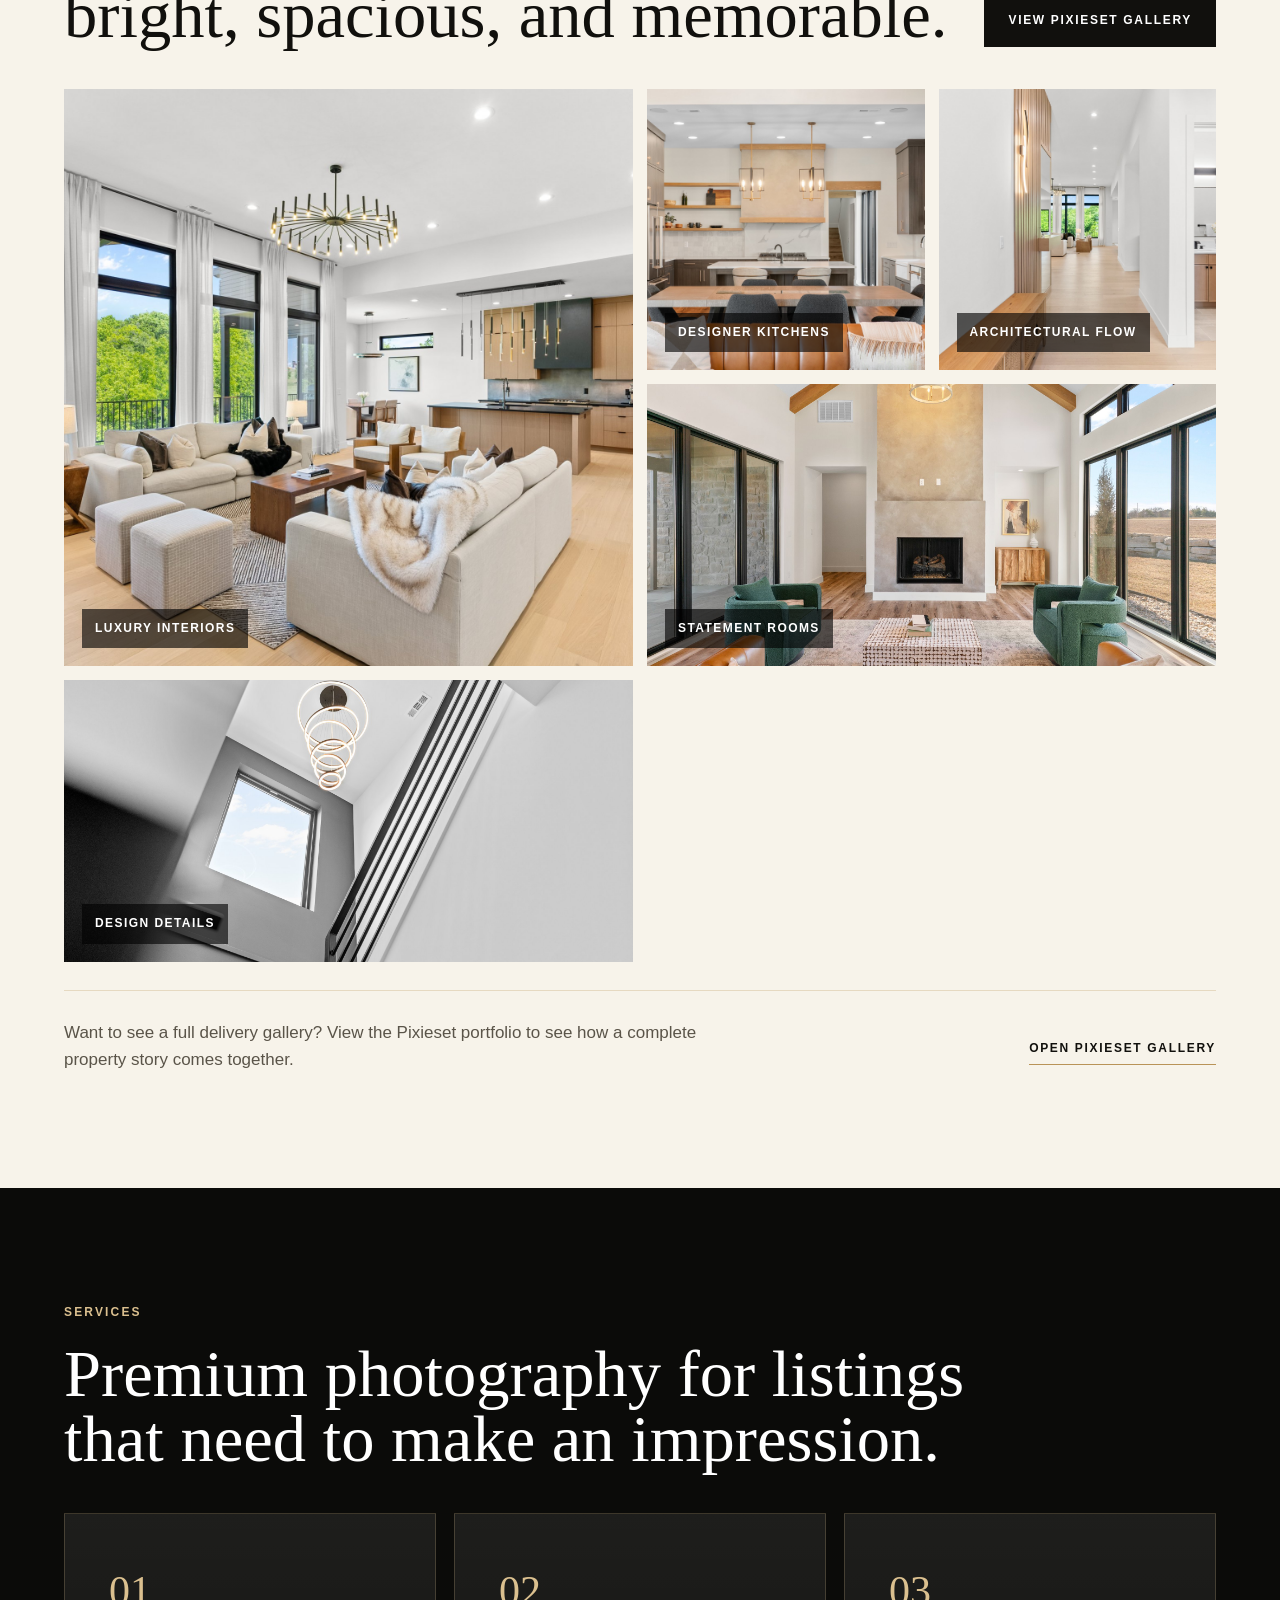
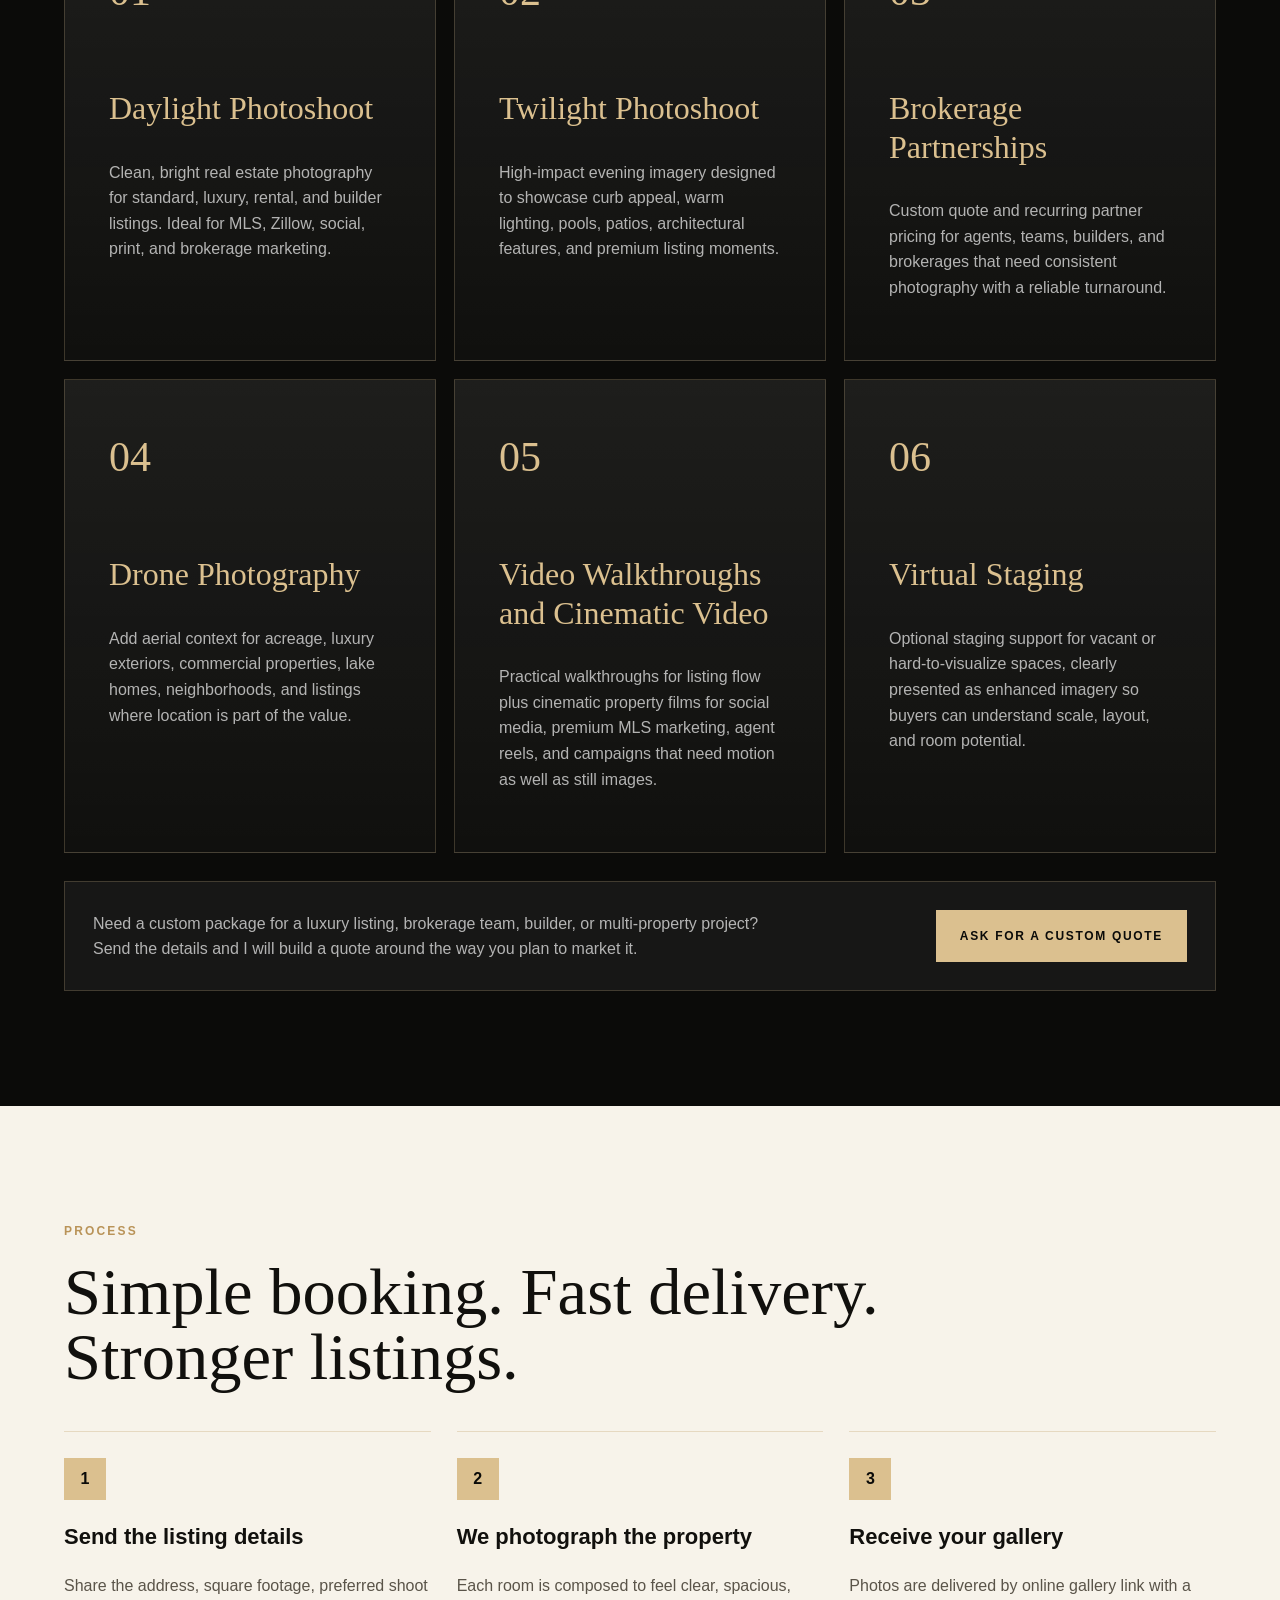
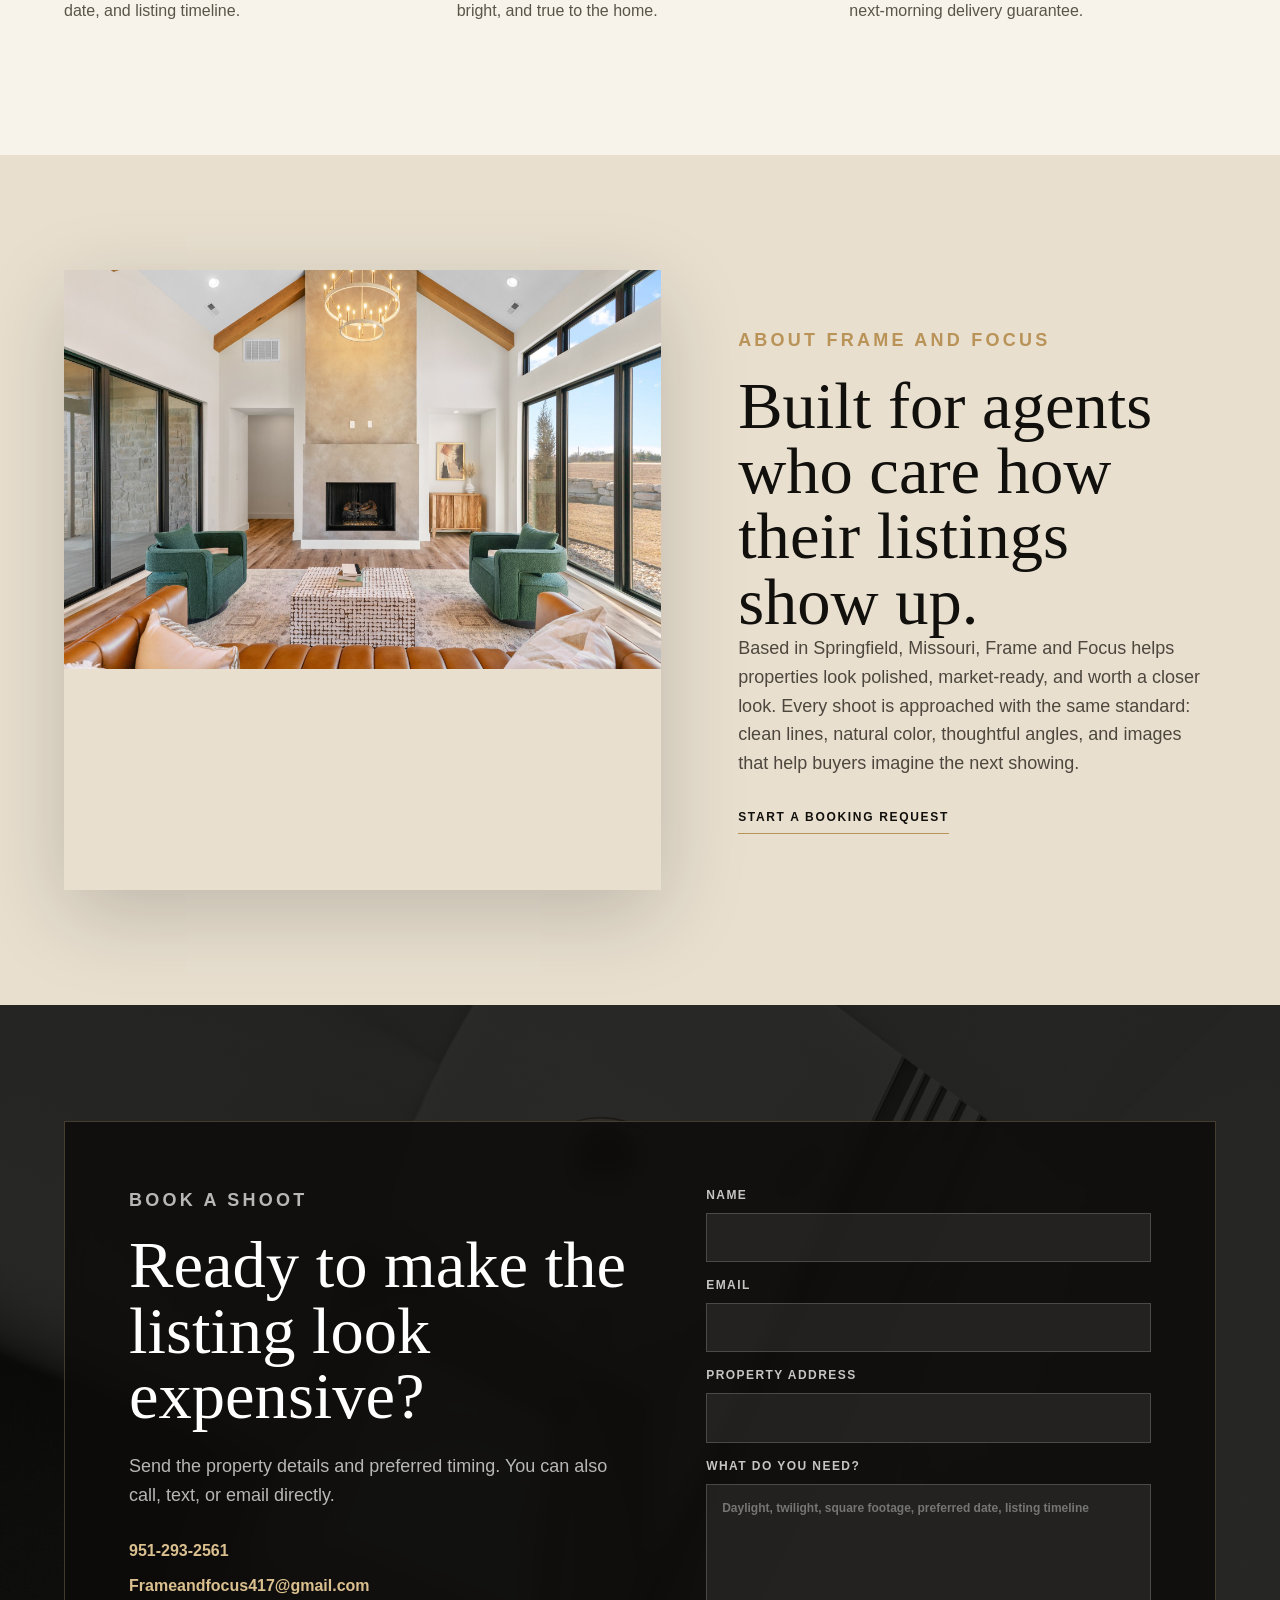
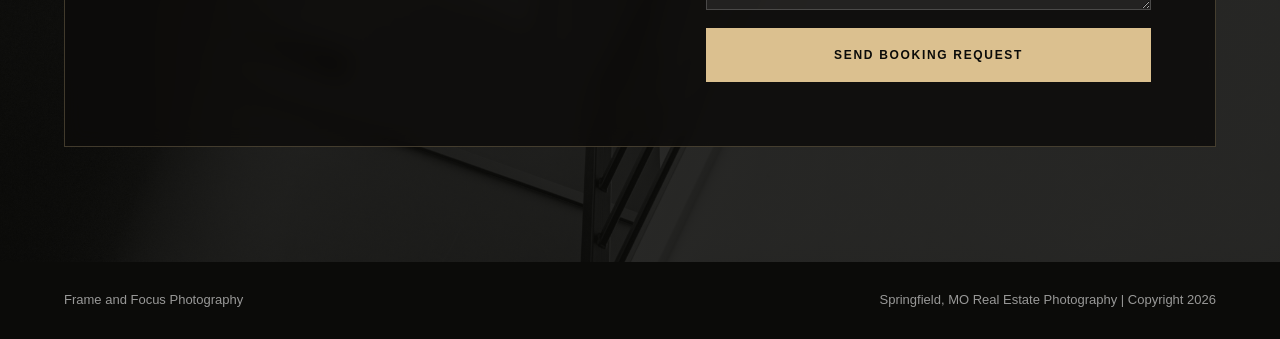
==== commit 1ce08060: "New" ====
--- a/frame-focus-luxury-site/index.html
+++ b/frame-focus-luxury-site/index.html
@@ -217,8 +217,8 @@
 
         <div class="services-note">
           <p>
-            Edit, remove, or duplicate these service cards as your exact package list changes. The
-            layout will automatically expand while keeping the same premium look.
+            Need a custom package for a luxury listing, brokerage team, builder, or multi-property
+            project? Send the details and I will build a quote around the way you plan to market it.
           </p>
           <a class="button primary" href="#contact">Ask for a Custom Quote</a>
         </div>
@@ -284,14 +284,25 @@
             </div>
           </div>
 
-          <form class="booking-form" action="mailto:Frameandfocus417@gmail.com" method="post" enctype="text/plain">
+          <form
+            class="booking-form"
+            name="booking-request"
+            method="POST"
+            action="/success.html"
+            data-netlify="true"
+            netlify-honeypot="bot-field"
+          >
+            <input type="hidden" name="form-name" value="booking-request" />
+            <p class="hidden-field">
+              <label>Do not fill this out if you are human: <input name="bot-field" /></label>
+            </p>
             <label>
               Name
-              <input name="name" type="text" autocomplete="name" />
+              <input name="name" type="text" autocomplete="name" required />
             </label>
             <label>
               Email
-              <input name="email" type="email" autocomplete="email" />
+              <input name="email" type="email" autocomplete="email" required />
             </label>
             <label>
               Property address
--- a/frame-focus-luxury-site/styles.css
+++ b/frame-focus-luxury-site/styles.css
@@ -28,6 +28,14 @@
   line-height: 1.6;
 }
 
+body.success-page {
+  min-height: 100vh;
+  color: var(--white);
+  background:
+    linear-gradient(rgba(11, 11, 9, 0.84), rgba(11, 11, 9, 0.88)),
+    url("./assets/woodhue-living.jpg") center / cover;
+}
+
 img {
   display: block;
   width: 100%;
@@ -64,12 +72,13 @@
 }
 
 .brand img {
-  width: 52px;
-  height: 52px;
-  padding: 4px;
-  object-fit: contain;
-  border-radius: 50%;
-  background: rgba(255, 255, 255, 0.88);
+  width: 56px;
+  height: 48px;
+  padding: 0;
+  object-fit: cover;
+  object-position: top center;
+  border-radius: 0;
+  background: transparent;
 }
 
 .brand strong,
@@ -511,6 +520,10 @@
 .booking-form {
   display: grid;
   gap: 14px;
+}
+
+.hidden-field {
+  display: none;
 }
 
 .booking-form label {
@@ -571,23 +584,60 @@
   margin: 0;
 }
 
+.success-message {
+  display: grid;
+  align-content: center;
+  width: min(760px, calc(100% - 40px));
+  min-height: 100vh;
+  margin: 0 auto;
+  padding: 70px 0;
+}
+
+.success-brand {
+  margin-bottom: 44px;
+}
+
+.success-message h1 {
+  margin-bottom: 24px;
+}
+
+.success-message p:not(.eyebrow) {
+  max-width: 620px;
+  color: rgba(255, 255, 255, 0.76);
+  font-size: 19px;
+}
+
+.success-message .button {
+  width: fit-content;
+  margin-top: 18px;
+}
+
 @media (max-width: 980px) {
   .site-header {
-    position: absolute;
+    position: fixed;
     align-items: flex-start;
     flex-direction: column;
-    gap: 16px;
-    background: rgba(0, 0, 0, 0.48);
+    gap: 14px;
+    min-height: 0;
+    padding: 14px 20px 13px;
+    background: rgba(11, 11, 9, 0.82);
+    border-bottom: 1px solid rgba(219, 192, 143, 0.16);
+    backdrop-filter: blur(16px);
   }
 
   .main-nav {
     width: 100%;
     overflow-x: auto;
     padding-bottom: 4px;
+    scrollbar-width: none;
+  }
+
+  .main-nav::-webkit-scrollbar {
+    display: none;
   }
 
   .hero-content {
-    padding-top: 230px;
+    padding-top: 250px;
   }
 
   .proof-strip,
@@ -632,21 +682,33 @@
 
 @media (max-width: 640px) {
   .site-header {
-    padding: 16px 18px;
+    gap: 12px;
+    padding: 12px 16px 11px;
   }
 
   .brand {
+    gap: 10px;
     min-width: 0;
   }
 
   .brand img {
     width: 46px;
-    height: 46px;
+    height: 40px;
+  }
+
+  .brand strong {
+    font-size: 16px;
+  }
+
+  .brand small {
+    font-size: 10px;
   }
 
   .main-nav {
-    gap: 16px;
-    font-size: 11px;
+    gap: 18px;
+    padding-bottom: 1px;
+    font-size: 10px;
+    letter-spacing: 0.1em;
   }
 
   .nav-cta {
@@ -654,23 +716,36 @@
   }
 
   .hero {
-    min-height: 820px;
+    min-height: 760px;
   }
 
   .hero-content {
     width: calc(100% - 32px);
-    padding: 250px 0 52px;
+    padding: 188px 0 46px;
   }
 
   h1 {
-    font-size: 48px;
+    font-size: 42px;
+    line-height: 1.02;
   }
 
   h2 {
-    font-size: 40px;
+    font-size: 36px;
+    line-height: 1.04;
+  }
+
+  h3 {
+    font-size: 20px;
+  }
+
+  .eyebrow {
+    margin-bottom: 14px;
+    font-size: 10px;
+    letter-spacing: 0.15em;
   }
 
   .hero-copy {
+    margin-bottom: 24px;
     font-size: 17px;
   }
 
@@ -682,9 +757,24 @@
     width: 100%;
   }
 
+  .intro-section,
+  .portfolio-section,
+  .process-section,
+  .about-section,
+  .contact-section,
+  .services-section {
+    padding: 64px 16px;
+  }
+
+  .proof-strip div {
+    min-height: 0;
+    padding: 22px 18px;
+  }
+
   .gallery-grid {
     grid-template-columns: 1fr;
-    grid-auto-rows: 300px;
+    grid-auto-rows: 270px;
+    gap: 10px;
   }
 
   .gallery-item.large,
@@ -694,21 +784,53 @@
 
   .service-card {
     min-height: auto;
+    padding: 24px;
   }
 
   .service-card span {
-    margin-bottom: 38px;
+    margin-bottom: 28px;
+    font-size: 34px;
+  }
+
+  .service-card h3 {
+    font-size: 28px;
+  }
+
+  .services-note {
+    padding: 22px;
+  }
+
+  .portfolio-cta p,
+  .services-note p,
+  .process-list p,
+  .intro-section > p,
+  .about-copy p,
+  .contact-panel p {
+    font-size: 16px;
   }
 
   .about-image {
-    min-height: 340px;
+    min-height: 300px;
   }
 
   .contact-panel {
-    padding: 24px;
+    padding: 22px;
+  }
+
+  .booking-form input,
+  .booking-form textarea {
+    padding: 13px 14px;
   }
 
   .site-footer {
     flex-direction: column;
   }
-}
+
+  .success-message {
+    width: calc(100% - 32px);
+  }
+
+  .success-message .button {
+    width: 100%;
+  }
+}
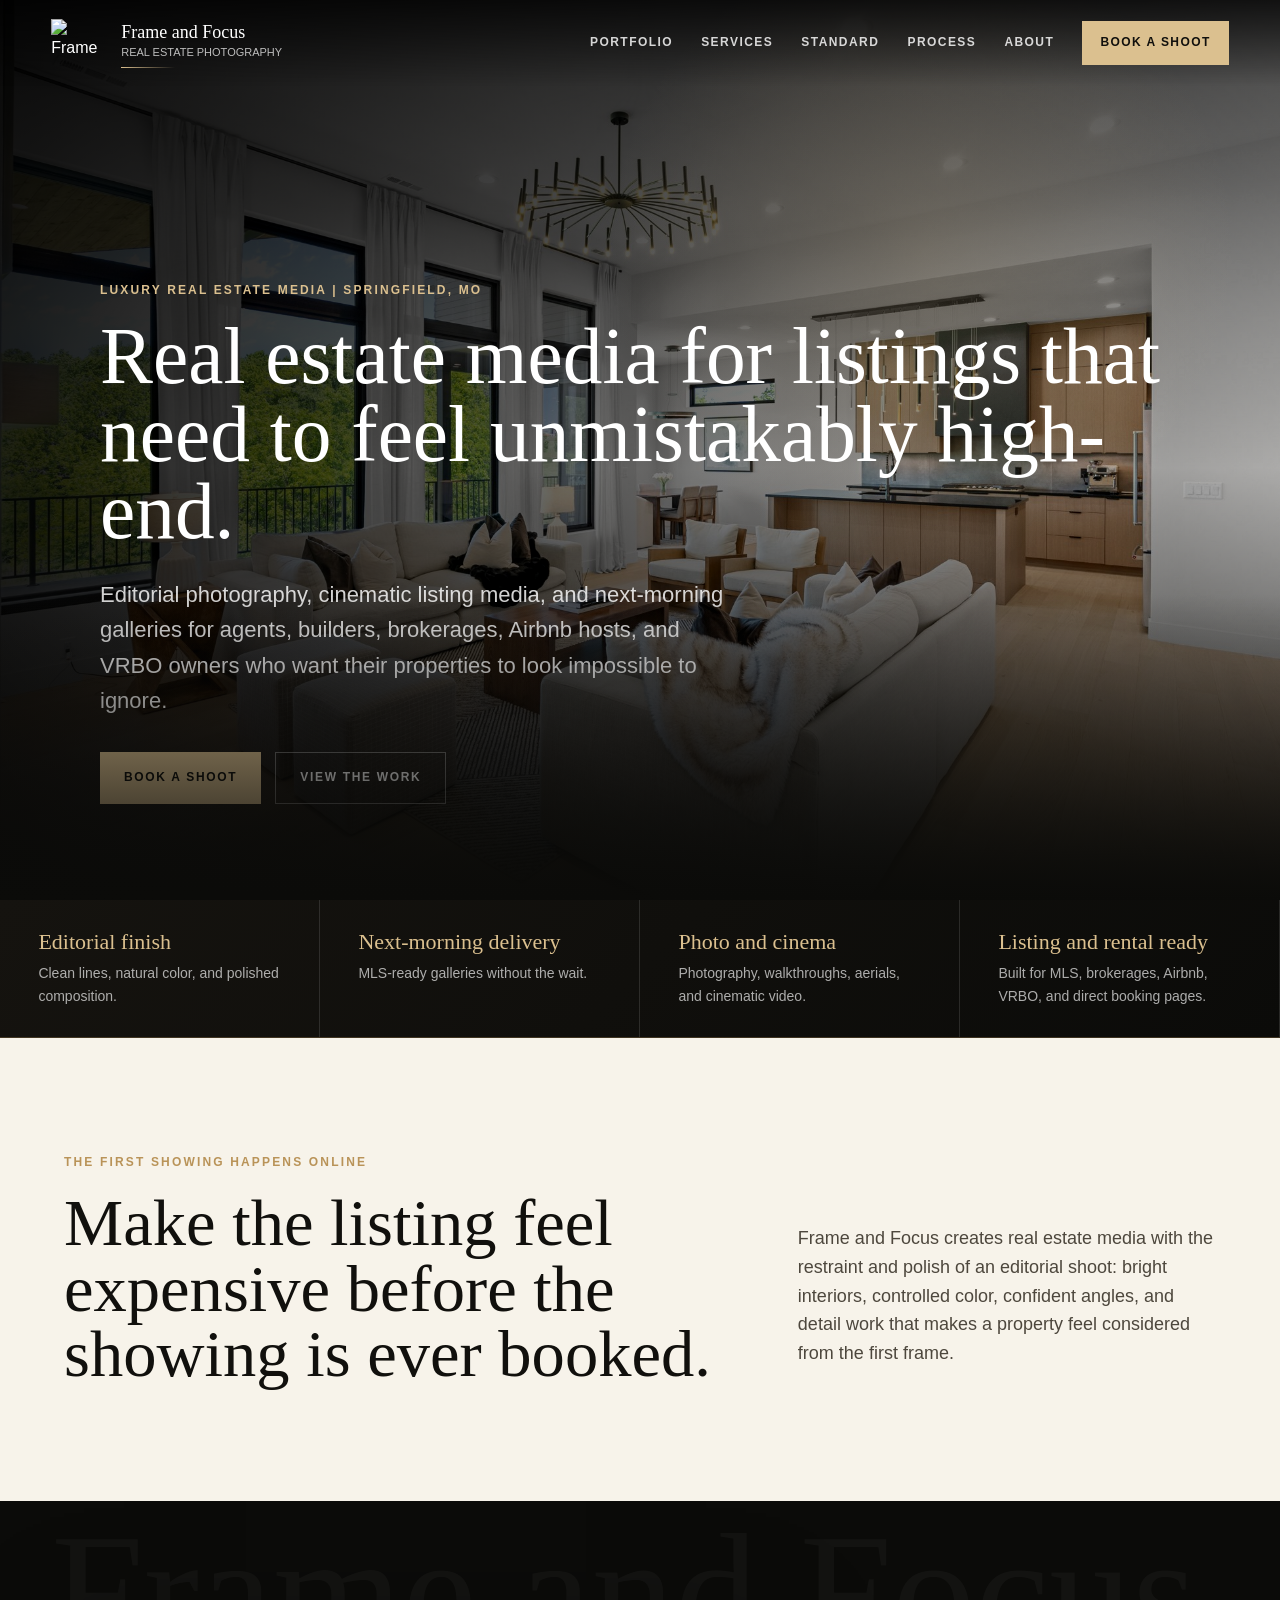
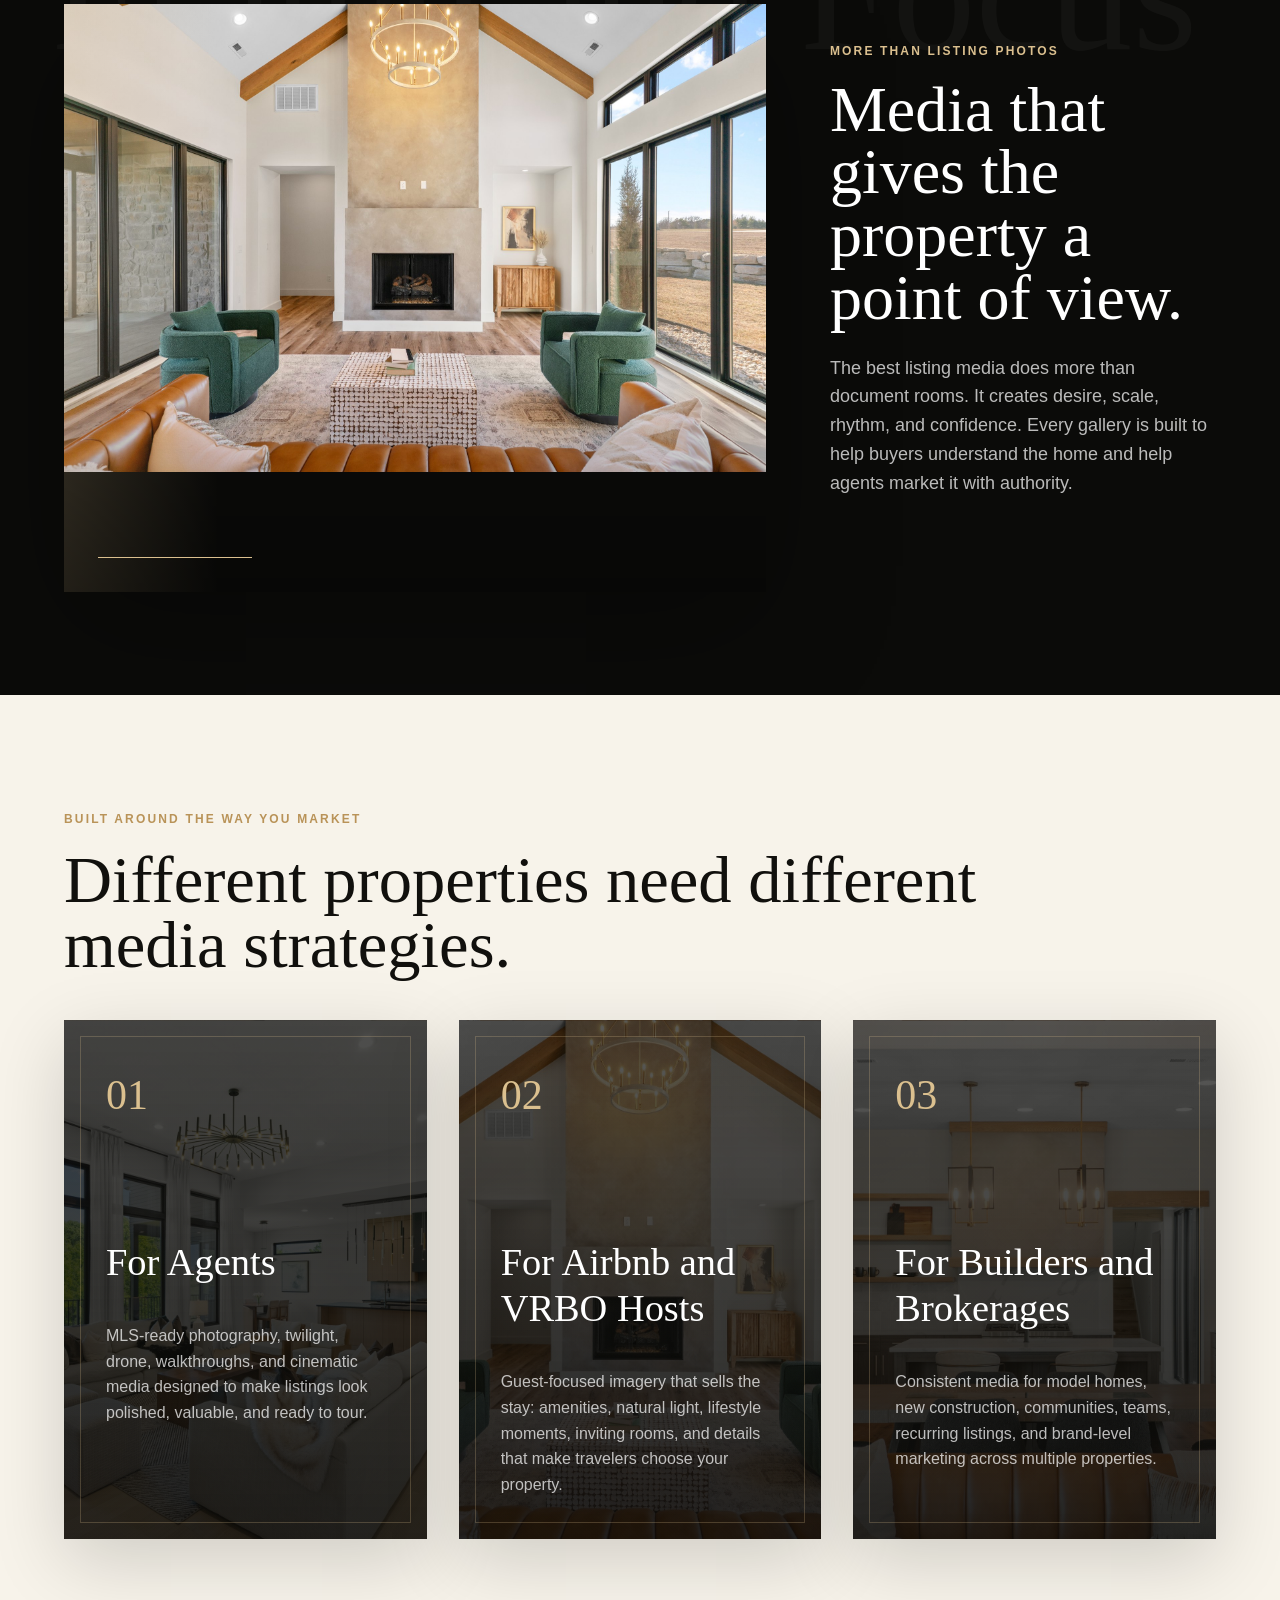
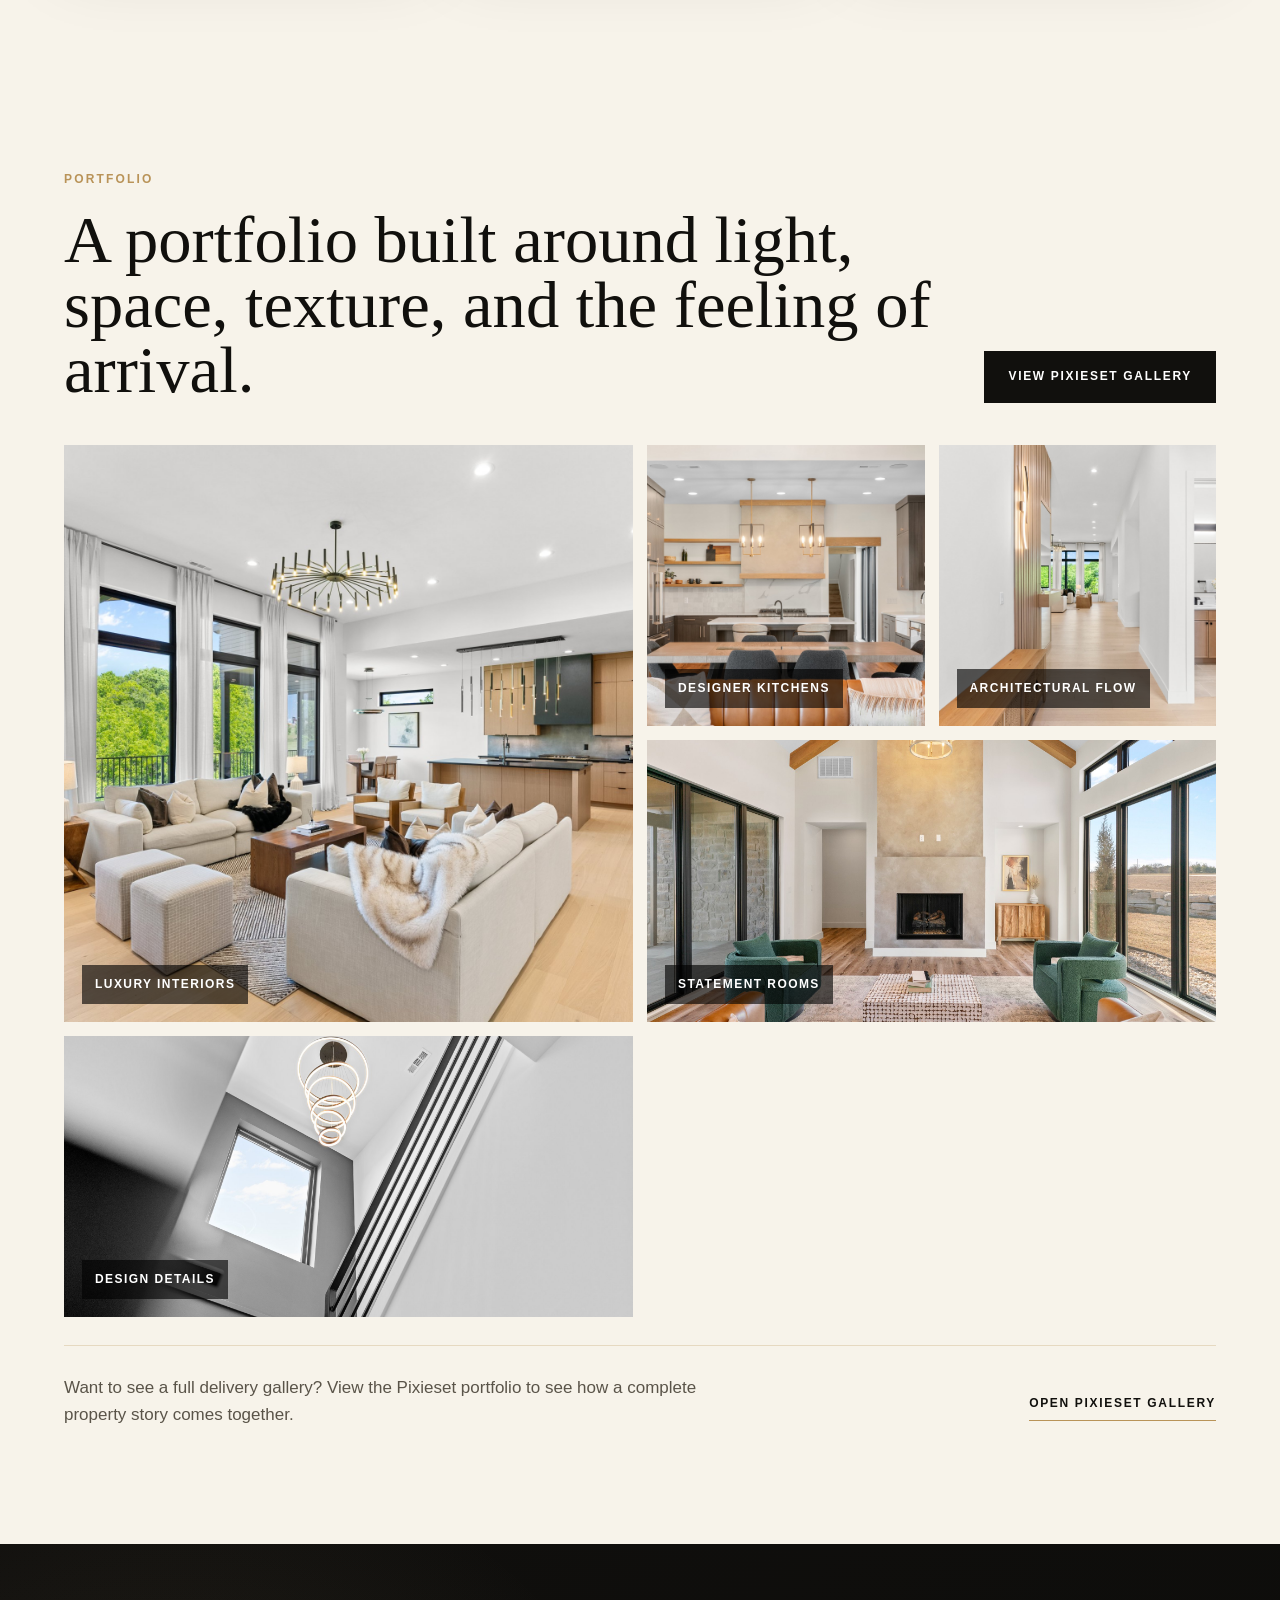
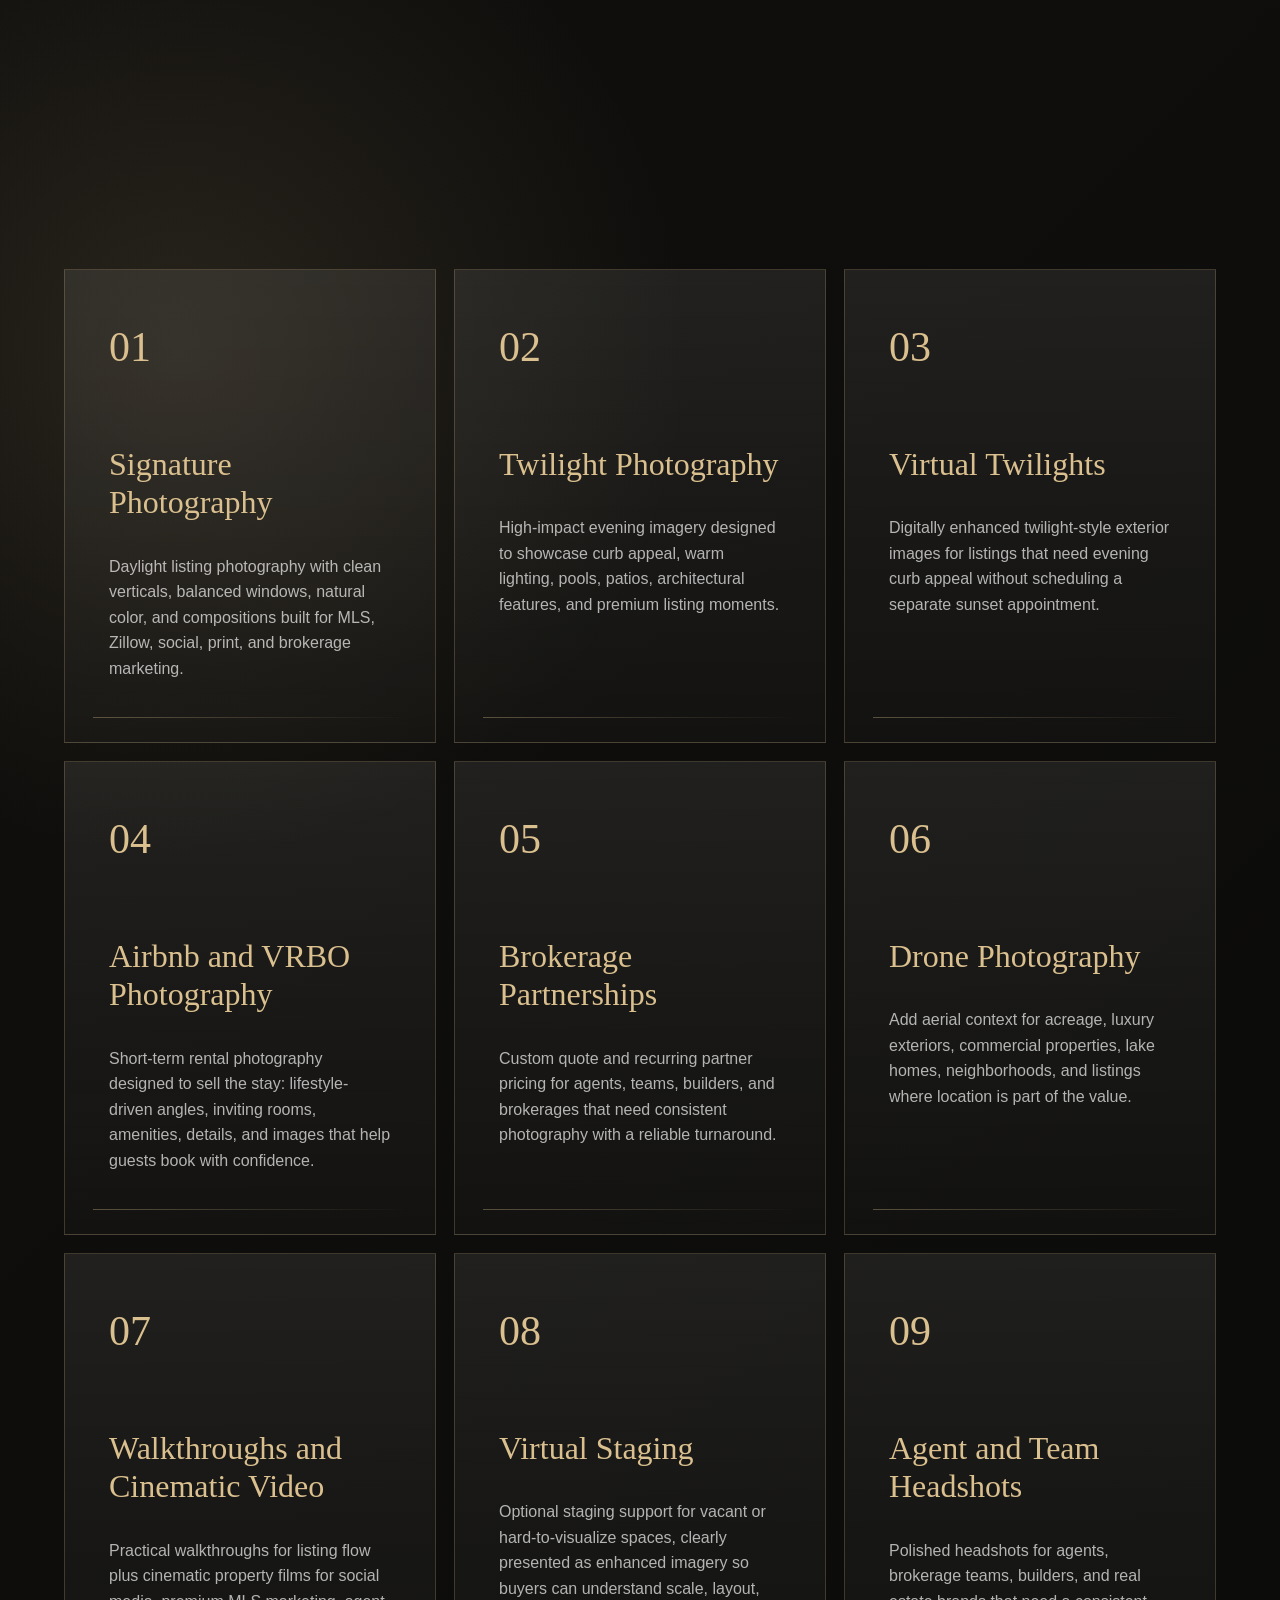
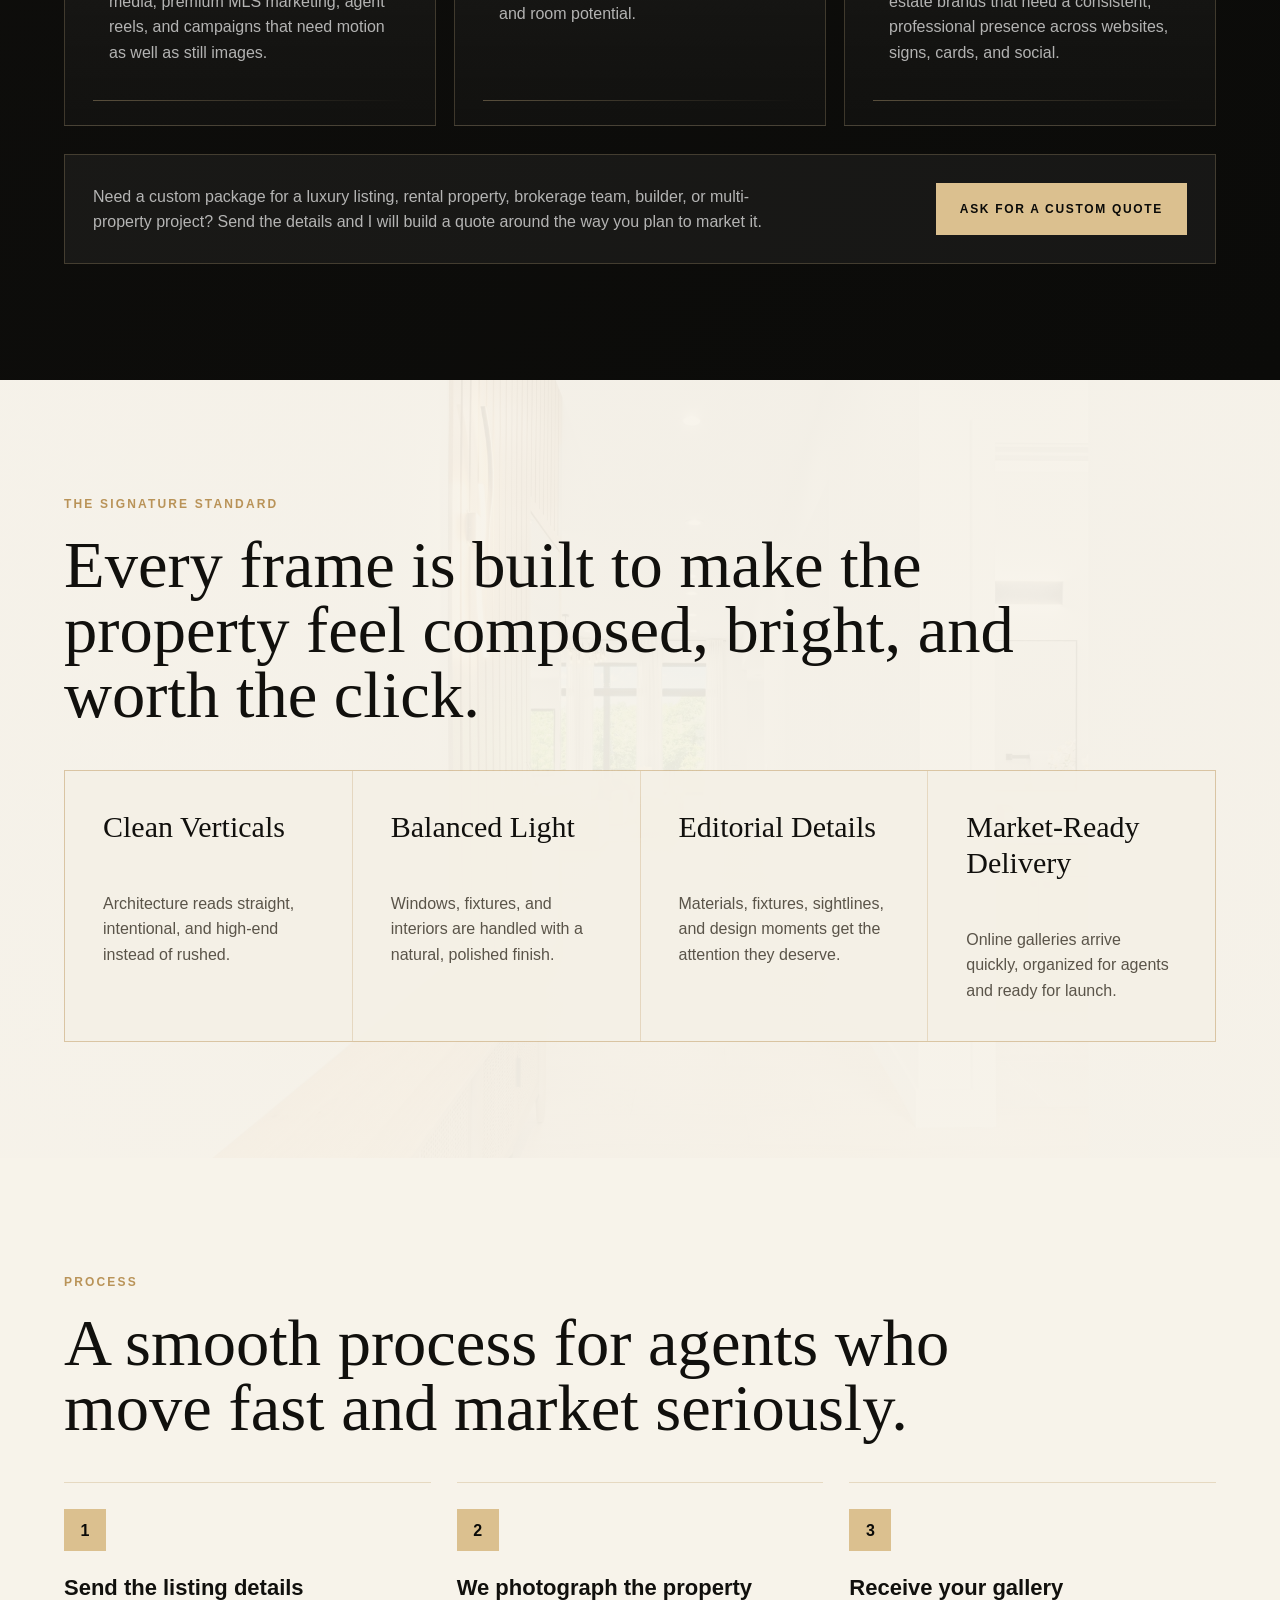
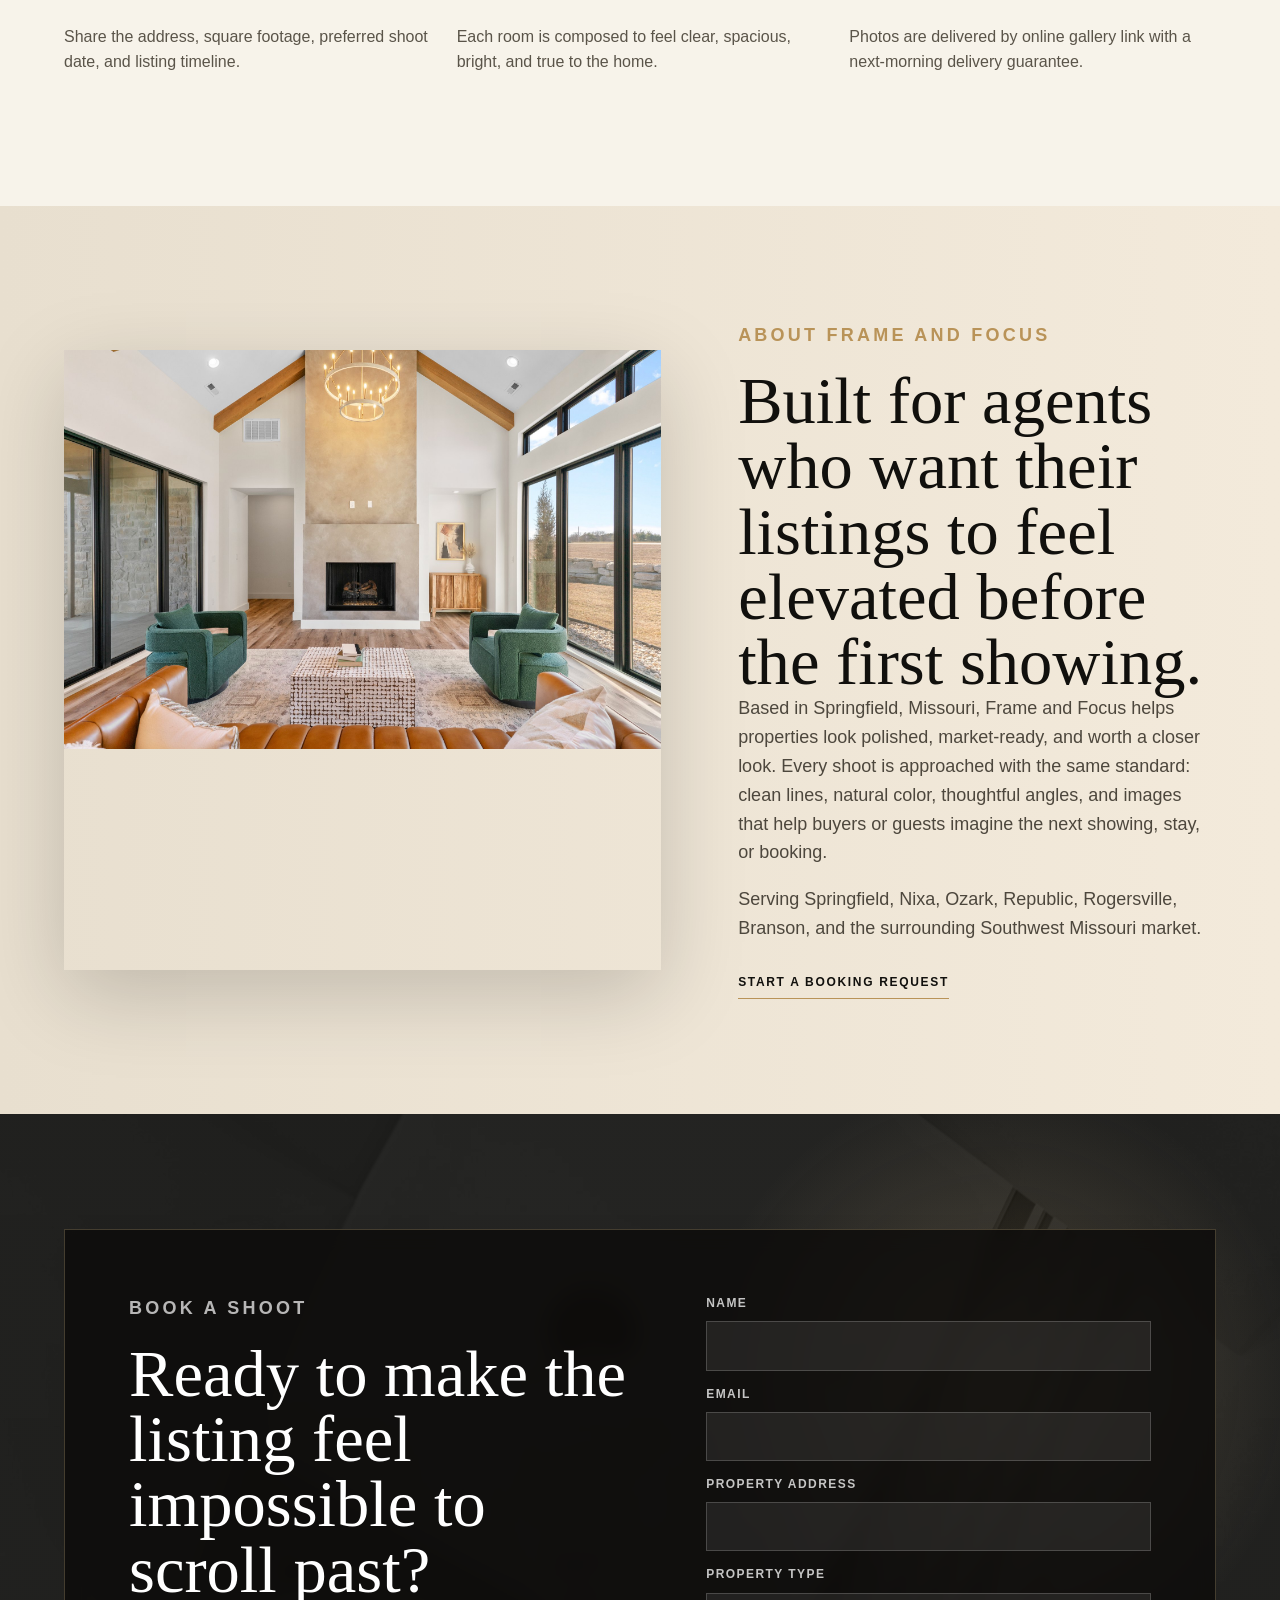
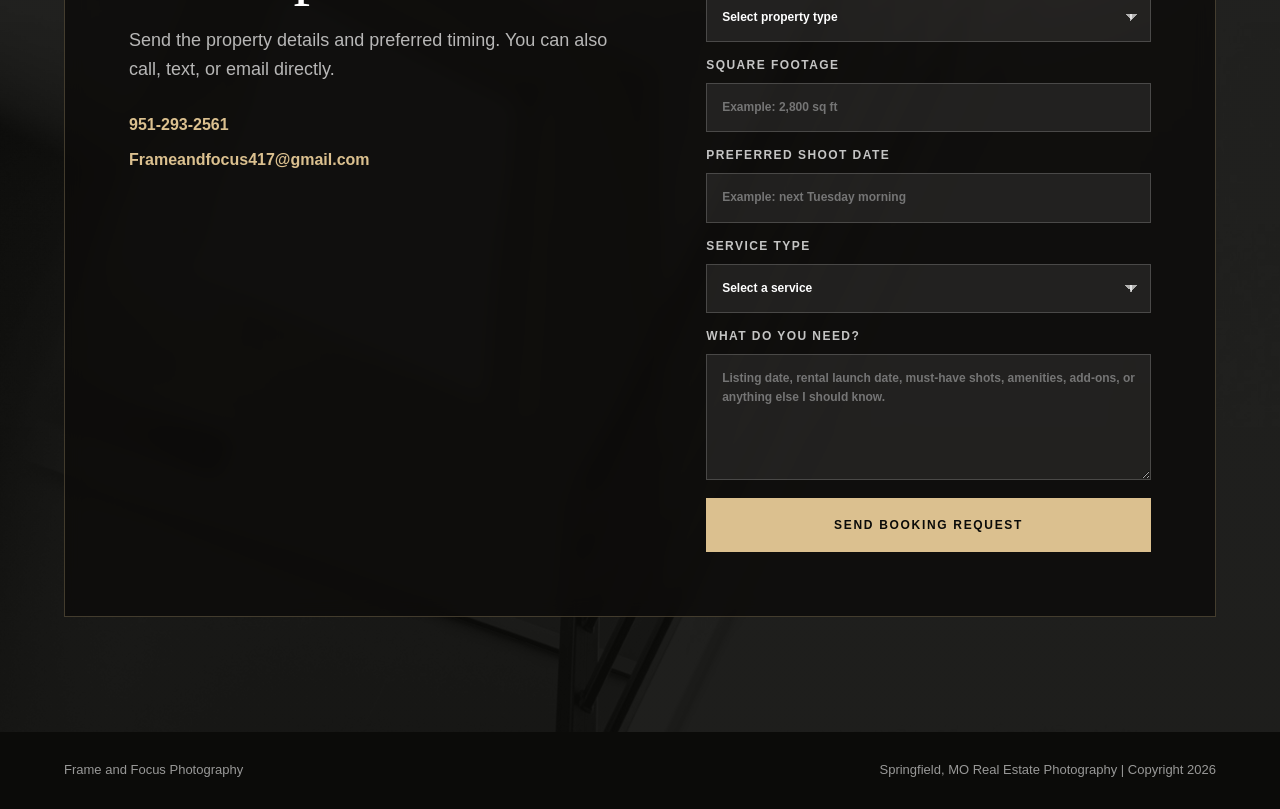
==== commit 3b66d897: "New" ====
--- a/frame-focus-luxury-site/index.html
+++ b/frame-focus-luxury-site/index.html
@@ -10,6 +10,7 @@
     />
     <link rel="preconnect" href="https://static.wixstatic.com" />
     <link rel="stylesheet" href="./styles.css" />
+    <script src="./script.js" defer></script>
   </head>
   <body>
     <header class="site-header">
@@ -27,6 +28,7 @@
       <nav class="main-nav" aria-label="Primary navigation">
         <a href="#portfolio">Portfolio</a>
         <a href="#services">Services</a>
+        <a href="#standard">Standard</a>
         <a href="#process">Process</a>
         <a href="#about">About</a>
         <a class="nav-cta" href="#contact">Book a Shoot</a>
@@ -43,11 +45,12 @@
         </div>
         <div class="hero-overlay"></div>
         <div class="hero-content">
-          <p class="eyebrow">Springfield, MO Real Estate Media</p>
-          <h1>Listing photography that makes every property feel premium.</h1>
+          <p class="eyebrow">Luxury Real Estate Media | Springfield, MO</p>
+          <h1>Real estate media for listings that need to feel unmistakably high-end.</h1>
           <p class="hero-copy">
-            Clean interiors, polished exteriors, and next-morning online galleries for agents,
-            brokers, builders, and property owners who want their listings to stand out.
+            Editorial photography, cinematic listing media, and next-morning galleries for agents,
+            builders, brokerages, Airbnb hosts, and VRBO owners who want their properties to look
+            impossible to ignore.
           </p>
           <div class="hero-actions">
             <a class="button primary" href="#contact">Book a Shoot</a>
@@ -58,40 +61,91 @@
 
       <section class="proof-strip" aria-label="Service highlights">
         <div>
+          <strong>Editorial finish</strong>
+          <span>Clean lines, natural color, and polished composition.</span>
+        </div>
+        <div>
           <strong>Next-morning delivery</strong>
-          <span>Online gallery links ready fast.</span>
+          <span>MLS-ready galleries without the wait.</span>
         </div>
         <div>
-          <strong>Daylight and twilight</strong>
-          <span>Polished coverage for every listing style.</span>
+          <strong>Photo and cinema</strong>
+          <span>Photography, walkthroughs, aerials, and cinematic video.</span>
         </div>
         <div>
-          <strong>Springfield based</strong>
-          <span>Serving local agents and brokerages.</span>
-        </div>
-        <div>
-          <strong>Brokerage pricing</strong>
-          <span>Partnership rates available by request.</span>
+          <strong>Listing and rental ready</strong>
+          <span>Built for MLS, brokerages, Airbnb, VRBO, and direct booking pages.</span>
         </div>
       </section>
 
       <section class="intro-section">
         <div class="intro-copy">
           <p class="eyebrow dark">The first showing happens online</p>
-          <h2>Make buyers stop scrolling.</h2>
+          <h2>Make the listing feel expensive before the showing is ever booked.</h2>
         </div>
         <p>
-          Frame and Focus creates real estate photography with sharp composition, natural light,
-          balanced color, and an elevated editorial feel. The goal is simple: make the property look
-          valuable, inviting, and ready to tour.
+          Frame and Focus creates real estate media with the restraint and polish of an editorial
+          shoot: bright interiors, controlled color, confident angles, and detail work that makes a
+          property feel considered from the first frame.
         </p>
+      </section>
+
+      <section class="cinematic-break" aria-label="Editorial real estate media">
+        <div class="cinematic-image">
+          <img
+            src="./assets/wisteria-living.jpg"
+            alt="Luxury living room with fireplace and large windows"
+          />
+        </div>
+        <div class="cinematic-copy">
+          <p class="eyebrow">More Than Listing Photos</p>
+          <h2>Media that gives the property a point of view.</h2>
+          <p>
+            The best listing media does more than document rooms. It creates desire, scale, rhythm,
+            and confidence. Every gallery is built to help buyers understand the home and help
+            agents market it with authority.
+          </p>
+        </div>
+      </section>
+
+      <section class="audience-section" aria-label="Media packages by client type">
+        <div class="section-heading">
+          <p class="eyebrow dark">Built Around the Way You Market</p>
+          <h2>Different properties need different media strategies.</h2>
+        </div>
+        <div class="audience-grid">
+          <article>
+            <span>01</span>
+            <h3>For Agents</h3>
+            <p>
+              MLS-ready photography, twilight, drone, walkthroughs, and cinematic media designed to
+              make listings look polished, valuable, and ready to tour.
+            </p>
+          </article>
+          <article>
+            <span>02</span>
+            <h3>For Airbnb and VRBO Hosts</h3>
+            <p>
+              Guest-focused imagery that sells the stay: amenities, natural light, lifestyle
+              moments, inviting rooms, and details that make travelers choose your property.
+            </p>
+          </article>
+          <article>
+            <span>03</span>
+            <h3>For Builders and Brokerages</h3>
+            <p>
+              Consistent media for model homes, new construction, communities, teams, recurring
+              listings, and brand-level marketing across multiple properties.
+            </p>
+          </article>
+        </div>
       </section>
 
       <section id="portfolio" class="portfolio-section">
         <div class="section-heading split-heading">
           <div>
             <p class="eyebrow dark">Portfolio</p>
-            <h2>Homes photographed to feel bright, spacious, and memorable.</h2>
+          <h2>A portfolio built around light, space, texture, and the feeling of arrival.</h2>
           </div>
           <a
             class="button dark"
@@ -160,21 +214,21 @@
       <section id="services" class="services-section">
         <div class="section-heading inverted">
           <p class="eyebrow">Services</p>
-          <h2>Premium photography for listings that need to make an impression.</h2>
+          <h2>A focused media menu for listings with higher expectations.</h2>
         </div>
 
         <div class="service-grid">
           <article class="service-card">
             <span>01</span>
-            <h3>Daylight Photoshoot</h3>
-            <p>
-              Clean, bright real estate photography for standard, luxury, rental, and builder
-              listings. Ideal for MLS, Zillow, social, print, and brokerage marketing.
+            <h3>Signature Photography</h3>
+            <p>
+              Daylight listing photography with clean verticals, balanced windows, natural color,
+              and compositions built for MLS, Zillow, social, print, and brokerage marketing.
             </p>
           </article>
           <article class="service-card">
             <span>02</span>
-            <h3>Twilight Photoshoot</h3>
+            <h3>Twilight Photography</h3>
             <p>
               High-impact evening imagery designed to showcase curb appeal, warm lighting, pools,
               patios, architectural features, and premium listing moments.
@@ -182,6 +236,22 @@
           </article>
           <article class="service-card">
             <span>03</span>
+            <h3>Virtual Twilights</h3>
+            <p>
+              Digitally enhanced twilight-style exterior images for listings that need evening curb
+              appeal without scheduling a separate sunset appointment.
+            </p>
+          </article>
+          <article class="service-card">
+            <span>04</span>
+            <h3>Airbnb and VRBO Photography</h3>
+            <p>
+              Short-term rental photography designed to sell the stay: lifestyle-driven angles,
+              inviting rooms, amenities, details, and images that help guests book with confidence.
+            </p>
+          </article>
+          <article class="service-card">
+            <span>05</span>
             <h3>Brokerage Partnerships</h3>
             <p>
               Custom quote and recurring partner pricing for agents, teams, builders, and brokerages
@@ -189,7 +259,7 @@
             </p>
           </article>
           <article class="service-card">
-            <span>04</span>
+            <span>06</span>
             <h3>Drone Photography</h3>
             <p>
               Add aerial context for acreage, luxury exteriors, commercial properties, lake homes,
@@ -197,8 +267,8 @@
             </p>
           </article>
           <article class="service-card">
-            <span>05</span>
-            <h3>Video Walkthroughs and Cinematic Video</h3>
+            <span>07</span>
+            <h3>Walkthroughs and Cinematic Video</h3>
             <p>
               Practical walkthroughs for listing flow plus cinematic property films for social
               media, premium MLS marketing, agent reels, and campaigns that need motion as well as
@@ -206,28 +276,62 @@
             </p>
           </article>
           <article class="service-card">
-            <span>06</span>
+            <span>08</span>
             <h3>Virtual Staging</h3>
             <p>
               Optional staging support for vacant or hard-to-visualize spaces, clearly presented as
               enhanced imagery so buyers can understand scale, layout, and room potential.
             </p>
           </article>
+          <article class="service-card">
+            <span>09</span>
+            <h3>Agent and Team Headshots</h3>
+            <p>
+              Polished headshots for agents, brokerage teams, builders, and real estate brands that
+              need a consistent, professional presence across websites, signs, cards, and social.
+            </p>
+          </article>
         </div>
 
         <div class="services-note">
-          <p>
-            Need a custom package for a luxury listing, brokerage team, builder, or multi-property
-            project? Send the details and I will build a quote around the way you plan to market it.
+            <p>
+            Need a custom package for a luxury listing, rental property, brokerage team, builder, or
+            multi-property project? Send the details and I will build a quote around the way you plan
+            to market it.
           </p>
           <a class="button primary" href="#contact">Ask for a Custom Quote</a>
+        </div>
+      </section>
+
+      <section id="standard" class="standard-section">
+        <div class="section-heading">
+          <p class="eyebrow dark">The Signature Standard</p>
+          <h2>Every frame is built to make the property feel composed, bright, and worth the click.</h2>
+        </div>
+        <div class="standard-grid">
+          <article>
+            <h3>Clean Verticals</h3>
+            <p>Architecture reads straight, intentional, and high-end instead of rushed.</p>
+          </article>
+          <article>
+            <h3>Balanced Light</h3>
+            <p>Windows, fixtures, and interiors are handled with a natural, polished finish.</p>
+          </article>
+          <article>
+            <h3>Editorial Details</h3>
+            <p>Materials, fixtures, sightlines, and design moments get the attention they deserve.</p>
+          </article>
+          <article>
+            <h3>Market-Ready Delivery</h3>
+            <p>Online galleries arrive quickly, organized for agents and ready for launch.</p>
+          </article>
         </div>
       </section>
 
       <section id="process" class="process-section">
         <div class="section-heading">
           <p class="eyebrow dark">Process</p>
-          <h2>Simple booking. Fast delivery. Stronger listings.</h2>
+          <h2>A smooth process for agents who move fast and market seriously.</h2>
         </div>
 
         <div class="process-list">
@@ -258,12 +362,16 @@
         </div>
         <div class="about-copy">
           <p class="eyebrow dark">About Frame and Focus</p>
-          <h2>Built for agents who care how their listings show up.</h2>
+          <h2>Built for agents who want their listings to feel elevated before the first showing.</h2>
           <p>
             Based in Springfield, Missouri, Frame and Focus helps properties look polished,
             market-ready, and worth a closer look. Every shoot is approached with the same standard:
-            clean lines, natural color, thoughtful angles, and images that help buyers imagine the
-            next showing.
+            clean lines, natural color, thoughtful angles, and images that help buyers or guests
+            imagine the next showing, stay, or booking.
+          </p>
+          <p>
+            Serving Springfield, Nixa, Ozark, Republic, Rogersville, Branson, and the surrounding
+            Southwest Missouri market.
           </p>
           <a class="text-link" href="#contact">Start a booking request</a>
         </div>
@@ -273,7 +381,7 @@
         <div class="contact-panel">
           <div>
             <p class="eyebrow">Book a Shoot</p>
-            <h2>Ready to make the listing look expensive?</h2>
+            <h2>Ready to make the listing feel impossible to scroll past?</h2>
             <p>
               Send the property details and preferred timing. You can also call, text, or email
               directly.
@@ -309,8 +417,44 @@
               <input name="property-address" type="text" autocomplete="street-address" />
             </label>
             <label>
+              Property type
+              <select name="property-type">
+                <option value="">Select property type</option>
+                <option>Residential listing</option>
+                <option>Luxury listing</option>
+                <option>Airbnb / VRBO / short-term rental</option>
+                <option>Builder / new construction</option>
+                <option>Commercial property</option>
+                <option>Multi-property package</option>
+              </select>
+            </label>
+            <label>
+              Square footage
+              <input name="square-footage" type="text" placeholder="Example: 2,800 sq ft" />
+            </label>
+            <label>
+              Preferred shoot date
+              <input name="preferred-date" type="text" placeholder="Example: next Tuesday morning" />
+            </label>
+            <label>
+              Service type
+              <select name="service-type">
+                <option value="">Select a service</option>
+                <option>Signature Photography</option>
+                <option>Twilight Photography</option>
+                <option>Virtual Twilights</option>
+                <option>Airbnb / VRBO Photography</option>
+                <option>Drone Photography</option>
+                <option>Walkthrough Video</option>
+                <option>Cinematic Video</option>
+                <option>Virtual Staging</option>
+                <option>Agent / Team Headshots</option>
+                <option>Brokerage or Custom Package</option>
+              </select>
+            </label>
+            <label>
               What do you need?
-              <textarea name="message" rows="5" placeholder="Daylight, twilight, square footage, preferred date, listing timeline"></textarea>
+              <textarea name="message" rows="5" placeholder="Listing date, rental launch date, must-have shots, amenities, add-ons, or anything else I should know."></textarea>
             </label>
             <button type="submit">Send Booking Request</button>
           </form>
--- a/frame-focus-luxury-site/styles.css
+++ b/frame-focus-luxury-site/styles.css
@@ -10,6 +10,7 @@
   --line: rgba(185, 147, 88, 0.28);
   --white: #ffffff;
   --shadow: 0 24px 80px rgba(0, 0, 0, 0.18);
+  --luxury-shadow: 0 34px 120px rgba(0, 0, 0, 0.32);
 }
 
 * {
@@ -100,6 +101,19 @@
   text-transform: uppercase;
 }
 
+.brand span {
+  position: relative;
+}
+
+.brand span::after {
+  content: "";
+  display: block;
+  width: 54px;
+  height: 1px;
+  margin-top: 8px;
+  background: linear-gradient(90deg, var(--gold-light), transparent);
+}
+
 .main-nav {
   display: flex;
   align-items: center;
@@ -126,14 +140,28 @@
   background: var(--gold-light);
 }
 
+.nav-cta:hover,
+.button.primary:hover {
+  background: #efd9a8;
+}
+
 .hero {
   position: relative;
-  min-height: 92vh;
+  min-height: 100vh;
   display: grid;
   align-items: end;
   overflow: hidden;
   color: var(--white);
   background: var(--deep);
+}
+
+.hero::after {
+  content: "";
+  position: absolute;
+  inset: auto 0 0;
+  height: 34%;
+  pointer-events: none;
+  background: linear-gradient(0deg, var(--deep), rgba(11, 11, 9, 0));
 }
 
 .hero-media,
@@ -143,20 +171,22 @@
 }
 
 .hero-media img {
-  filter: saturate(0.96) contrast(1.08);
+  transform: scale(1.02);
+  filter: saturate(0.9) contrast(1.12);
 }
 
 .hero-overlay {
   background:
-    linear-gradient(90deg, rgba(0, 0, 0, 0.82) 0%, rgba(0, 0, 0, 0.54) 42%, rgba(0, 0, 0, 0.18) 100%),
-    linear-gradient(0deg, rgba(0, 0, 0, 0.76) 0%, rgba(0, 0, 0, 0.05) 48%, rgba(0, 0, 0, 0.62) 100%);
+    radial-gradient(circle at 72% 28%, rgba(219, 192, 143, 0.16), rgba(219, 192, 143, 0) 28%),
+    linear-gradient(90deg, rgba(0, 0, 0, 0.86) 0%, rgba(0, 0, 0, 0.55) 42%, rgba(0, 0, 0, 0.2) 100%),
+    linear-gradient(0deg, rgba(0, 0, 0, 0.82) 0%, rgba(0, 0, 0, 0.08) 48%, rgba(0, 0, 0, 0.66) 100%);
 }
 
 .hero-content {
   position: relative;
   width: min(1080px, calc(100% - 40px));
   margin: 0 auto;
-  padding: 170px 0 88px;
+  padding: 210px 0 96px;
 }
 
 .eyebrow {
@@ -188,9 +218,9 @@
 }
 
 h1 {
-  max-width: 1040px;
+  max-width: 1120px;
   margin-bottom: 26px;
-  font-size: clamp(48px, 6.6vw, 86px);
+  font-size: clamp(48px, 6.2vw, 86px);
 }
 
 h2 {
@@ -226,6 +256,15 @@
   font-weight: 800;
   letter-spacing: 0.14em;
   text-transform: uppercase;
+  transition:
+    border-color 180ms ease,
+    background 180ms ease,
+    color 180ms ease,
+    transform 180ms ease;
+}
+
+.button:hover {
+  transform: translateY(-2px);
 }
 
 .button.primary {
@@ -247,7 +286,7 @@
   display: grid;
   grid-template-columns: repeat(4, 1fr);
   border-bottom: 1px solid var(--line);
-  background: var(--charcoal);
+  background: linear-gradient(135deg, #15130f, var(--deep));
   color: var(--white);
 }
 
@@ -278,6 +317,8 @@
 
 .intro-section,
 .portfolio-section,
+.standard-section,
+.audience-section,
 .process-section,
 .about-section,
 .contact-section {
@@ -290,6 +331,140 @@
   gap: clamp(32px, 6vw, 90px);
   align-items: end;
   background: var(--cream);
+}
+
+.cinematic-break {
+  position: relative;
+  display: grid;
+  grid-template-columns: minmax(0, 1fr) minmax(360px, 0.55fr);
+  gap: clamp(28px, 5vw, 80px);
+  align-items: end;
+  padding: clamp(70px, 8vw, 126px) clamp(20px, 5vw, 80px);
+  overflow: hidden;
+  color: var(--white);
+  background: var(--deep);
+}
+
+.cinematic-break::before {
+  content: "Frame and Focus";
+  position: absolute;
+  left: clamp(20px, 4vw, 70px);
+  top: 18px;
+  color: rgba(255, 255, 255, 0.035);
+  font-family: Georgia, "Times New Roman", serif;
+  font-size: clamp(78px, 13vw, 190px);
+  line-height: 0.9;
+  white-space: nowrap;
+}
+
+.cinematic-image {
+  position: relative;
+  min-height: clamp(420px, 46vw, 660px);
+  box-shadow: var(--luxury-shadow);
+}
+
+.cinematic-image::after {
+  content: "";
+  position: absolute;
+  inset: 0;
+  pointer-events: none;
+  background:
+    linear-gradient(180deg, rgba(0, 0, 0, 0) 62%, rgba(0, 0, 0, 0.34)),
+    linear-gradient(90deg, rgba(219, 192, 143, 0.2), rgba(219, 192, 143, 0) 22%);
+}
+
+.cinematic-image::before {
+  content: "";
+  position: absolute;
+  z-index: 1;
+  left: clamp(18px, 3vw, 34px);
+  bottom: clamp(18px, 3vw, 34px);
+  width: clamp(92px, 12vw, 170px);
+  height: 1px;
+  background: var(--gold-light);
+  pointer-events: none;
+}
+
+.cinematic-copy {
+  position: relative;
+  z-index: 1;
+  padding-bottom: clamp(0px, 6vw, 90px);
+}
+
+.cinematic-copy h2 {
+  margin-bottom: 24px;
+  font-size: clamp(42px, 5vw, 78px);
+}
+
+.cinematic-copy p:not(.eyebrow) {
+  color: rgba(255, 255, 255, 0.72);
+  font-size: 18px;
+}
+
+.audience-section {
+  background: var(--cream);
+}
+
+.audience-grid {
+  display: grid;
+  grid-template-columns: repeat(3, 1fr);
+  gap: clamp(18px, 3vw, 32px);
+}
+
+.audience-grid article {
+  position: relative;
+  min-height: 390px;
+  padding: clamp(26px, 4vw, 42px);
+  overflow: hidden;
+  color: var(--white);
+  background: var(--deep);
+  box-shadow: 0 22px 70px rgba(0, 0, 0, 0.16);
+}
+
+.audience-grid article:nth-child(1) {
+  background:
+    linear-gradient(rgba(11, 11, 9, 0.72), rgba(11, 11, 9, 0.88)),
+    url("./assets/woodhue-living.jpg") center / cover;
+}
+
+.audience-grid article:nth-child(2) {
+  background:
+    linear-gradient(rgba(11, 11, 9, 0.68), rgba(11, 11, 9, 0.88)),
+    url("./assets/wisteria-living.jpg") center / cover;
+}
+
+.audience-grid article:nth-child(3) {
+  background:
+    linear-gradient(rgba(11, 11, 9, 0.68), rgba(11, 11, 9, 0.88)),
+    url("./assets/wisteria-kitchen.jpg") center / cover;
+}
+
+.audience-grid article::after {
+  content: "";
+  position: absolute;
+  inset: 16px;
+  border: 1px solid rgba(219, 192, 143, 0.24);
+  pointer-events: none;
+}
+
+.audience-grid span {
+  display: block;
+  margin-bottom: 110px;
+  color: var(--gold-light);
+  font-family: Georgia, "Times New Roman", serif;
+  font-size: 42px;
+}
+
+.audience-grid h3 {
+  color: var(--white);
+  font-family: Georgia, "Times New Roman", serif;
+  font-size: clamp(32px, 3vw, 46px);
+  font-weight: 500;
+}
+
+.audience-grid p {
+  margin: 0;
+  color: rgba(255, 255, 255, 0.72);
 }
 
 .intro-section > p,
@@ -332,6 +507,16 @@
   margin: 0;
   overflow: hidden;
   background: var(--charcoal);
+  cursor: zoom-in;
+}
+
+.gallery-item img {
+  transition: transform 520ms ease, filter 520ms ease;
+}
+
+.gallery-item:hover img {
+  transform: scale(1.035);
+  filter: saturate(0.92) contrast(1.08);
 }
 
 .gallery-item.large {
@@ -354,6 +539,29 @@
   font-weight: 800;
   letter-spacing: 0.12em;
   text-transform: uppercase;
+}
+
+.gallery-item::after {
+  content: "View";
+  position: absolute;
+  top: 18px;
+  right: 18px;
+  padding: 9px 12px;
+  color: var(--deep);
+  background: rgba(219, 192, 143, 0.92);
+  font-size: 11px;
+  font-weight: 900;
+  letter-spacing: 0.14em;
+  text-transform: uppercase;
+  opacity: 0;
+  transform: translateY(-8px);
+  transition: opacity 220ms ease, transform 220ms ease;
+}
+
+.gallery-item:hover::after,
+.gallery-item:focus-visible::after {
+  opacity: 1;
+  transform: translateY(0);
 }
 
 .portfolio-cta {
@@ -375,7 +583,9 @@
 
 .services-section {
   padding: clamp(76px, 9vw, 136px) clamp(20px, 5vw, 80px);
-  background: var(--deep);
+  background:
+    radial-gradient(circle at 14% 20%, rgba(219, 192, 143, 0.12), transparent 26%),
+    linear-gradient(135deg, #100f0d, var(--deep));
 }
 
 .service-grid {
@@ -385,11 +595,32 @@
 }
 
 .service-card {
+  position: relative;
   min-height: 360px;
   padding: clamp(26px, 4vw, 44px);
   color: var(--white);
   border: 1px solid rgba(219, 192, 143, 0.22);
   background: linear-gradient(180deg, rgba(255, 255, 255, 0.08), rgba(255, 255, 255, 0.02));
+  overflow: hidden;
+  transition:
+    border-color 200ms ease,
+    transform 200ms ease,
+    background 200ms ease;
+}
+
+.service-card::after {
+  content: "";
+  position: absolute;
+  inset: auto 28px 24px;
+  height: 1px;
+  background: linear-gradient(90deg, var(--gold-light), transparent);
+  opacity: 0.35;
+}
+
+.service-card:hover {
+  transform: translateY(-4px);
+  border-color: rgba(219, 192, 143, 0.52);
+  background: linear-gradient(180deg, rgba(255, 255, 255, 0.12), rgba(255, 255, 255, 0.035));
 }
 
 .service-card span {
@@ -427,6 +658,39 @@
   max-width: 680px;
   margin: 0;
   color: rgba(255, 255, 255, 0.68);
+}
+
+.standard-section {
+  background:
+    linear-gradient(rgba(247, 243, 234, 0.92), rgba(247, 243, 234, 0.96)),
+    url("./assets/woodhue-entry.jpg") center / cover;
+}
+
+.standard-grid {
+  display: grid;
+  grid-template-columns: repeat(4, 1fr);
+  gap: 1px;
+  background: var(--line);
+  border: 1px solid var(--line);
+}
+
+.standard-grid article {
+  min-height: 270px;
+  padding: clamp(24px, 3vw, 38px);
+  background: rgba(247, 243, 234, 0.9);
+}
+
+.standard-grid h3 {
+  margin-bottom: 46px;
+  color: var(--ink);
+  font-family: Georgia, "Times New Roman", serif;
+  font-size: 30px;
+  font-weight: 500;
+}
+
+.standard-grid p {
+  margin: 0;
+  color: #5a5449;
 }
 
 .process-list {
@@ -461,7 +725,8 @@
   grid-template-columns: minmax(0, 1fr) minmax(320px, 0.8fr);
   gap: clamp(32px, 6vw, 86px);
   align-items: center;
-  background: var(--warm);
+  background:
+    linear-gradient(90deg, var(--warm), #f3eadb);
 }
 
 .about-image {
@@ -483,7 +748,8 @@
 
 .contact-section {
   background:
-    linear-gradient(rgba(11, 11, 9, 0.86), rgba(11, 11, 9, 0.86)),
+    radial-gradient(circle at 78% 22%, rgba(219, 192, 143, 0.22), transparent 22%),
+    linear-gradient(rgba(11, 11, 9, 0.88), rgba(11, 11, 9, 0.9)),
     url("./assets/woodhue-detail.jpg")
       center / cover;
 }
@@ -537,6 +803,7 @@
 }
 
 .booking-form input,
+.booking-form select,
 .booking-form textarea {
   width: 100%;
   border: 1px solid rgba(255, 255, 255, 0.18);
@@ -547,11 +814,24 @@
   font: inherit;
 }
 
+.booking-form option {
+  color: var(--ink);
+}
+
+.booking-form select {
+  appearance: none;
+  background:
+    linear-gradient(45deg, transparent 50%, rgba(255, 255, 255, 0.65) 50%) calc(100% - 18px) 50% / 7px 7px no-repeat,
+    linear-gradient(135deg, rgba(255, 255, 255, 0.65) 50%, transparent 50%) calc(100% - 13px) 50% / 7px 7px no-repeat,
+    rgba(255, 255, 255, 0.08);
+}
+
 .booking-form textarea {
   resize: vertical;
 }
 
 .booking-form input:focus,
+.booking-form select:focus,
 .booking-form textarea:focus {
   outline: 2px solid rgba(219, 192, 143, 0.58);
   outline-offset: 2px;
@@ -612,6 +892,68 @@
   margin-top: 18px;
 }
 
+.js .reveal {
+  opacity: 0;
+  transform: translateY(26px);
+  transition:
+    opacity 720ms ease,
+    transform 720ms cubic-bezier(0.16, 1, 0.3, 1);
+  transition-delay: var(--reveal-delay, 0ms);
+}
+
+.js .reveal.is-visible {
+  opacity: 1;
+  transform: translateY(0);
+}
+
+.hero-content.reveal {
+  transform: translateY(18px);
+}
+
+.lightbox {
+  width: min(1180px, calc(100% - 28px));
+  border: 1px solid rgba(219, 192, 143, 0.34);
+  padding: 18px;
+  color: var(--white);
+  background: rgba(11, 11, 9, 0.94);
+  box-shadow: var(--luxury-shadow);
+}
+
+.lightbox::backdrop {
+  background: rgba(0, 0, 0, 0.82);
+  backdrop-filter: blur(10px);
+}
+
+.lightbox img {
+  width: 100%;
+  max-height: 76vh;
+  object-fit: contain;
+  background: var(--deep);
+}
+
+.lightbox p {
+  margin: 14px 0 0;
+  color: var(--gold-light);
+  font-size: 12px;
+  font-weight: 900;
+  letter-spacing: 0.16em;
+  text-transform: uppercase;
+}
+
+.lightbox-close {
+  display: block;
+  margin: 0 0 12px auto;
+  border: 1px solid rgba(255, 255, 255, 0.24);
+  padding: 10px 13px;
+  color: var(--white);
+  background: transparent;
+  font-size: 11px;
+  font-weight: 900;
+  letter-spacing: 0.14em;
+  text-transform: uppercase;
+  cursor: pointer;
+}
+
 @media (max-width: 980px) {
   .site-header {
     position: fixed;
@@ -644,6 +986,9 @@
   .service-grid,
   .process-list,
   .intro-section,
+  .cinematic-break,
+  .standard-grid,
+  .audience-grid,
   .about-section,
   .contact-panel,
   .split-heading {
@@ -678,6 +1023,14 @@
   .about-image {
     min-height: 440px;
   }
+
+  .cinematic-copy {
+    padding-bottom: 0;
+  }
+
+  .standard-grid article {
+    min-height: 210px;
+  }
 }
 
 @media (max-width: 640px) {
@@ -705,10 +1058,10 @@
   }
 
   .main-nav {
-    gap: 18px;
+    gap: 16px;
     padding-bottom: 1px;
-    font-size: 10px;
-    letter-spacing: 0.1em;
+    font-size: 9px;
+    letter-spacing: 0.08em;
   }
 
   .nav-cta {
@@ -716,16 +1069,16 @@
   }
 
   .hero {
-    min-height: 760px;
+    min-height: 780px;
   }
 
   .hero-content {
     width: calc(100% - 32px);
-    padding: 188px 0 46px;
+    padding: 190px 0 48px;
   }
 
   h1 {
-    font-size: 42px;
+    font-size: 38px;
     line-height: 1.02;
   }
 
@@ -759,6 +1112,8 @@
 
   .intro-section,
   .portfolio-section,
+  .cinematic-break,
+  .standard-section,
   .process-section,
   .about-section,
   .contact-section,
@@ -766,6 +1121,41 @@
     padding: 64px 16px;
   }
 
+  .cinematic-break::before {
+    top: 14px;
+    font-size: 70px;
+  }
+
+  .cinematic-image {
+    min-height: 330px;
+  }
+
+  .cinematic-image::after {
+    inset: 0;
+  }
+
+  .cinematic-copy h2 {
+    font-size: 38px;
+  }
+
+  .cinematic-copy p:not(.eyebrow) {
+    font-size: 16px;
+  }
+
+  .audience-grid article {
+    min-height: 340px;
+    padding: 24px;
+  }
+
+  .audience-grid article::after {
+    inset: 10px;
+  }
+
+  .audience-grid span {
+    margin-bottom: 70px;
+    font-size: 34px;
+  }
+
   .proof-strip div {
     min-height: 0;
     padding: 22px 18px;
@@ -794,6 +1184,20 @@
 
   .service-card h3 {
     font-size: 28px;
+  }
+
+  .standard-grid {
+    gap: 0;
+  }
+
+  .standard-grid article {
+    min-height: auto;
+    padding: 24px;
+  }
+
+  .standard-grid h3 {
+    margin-bottom: 24px;
+    font-size: 27px;
   }
 
   .services-note {
@@ -818,10 +1222,20 @@
   }
 
   .booking-form input,
+  .booking-form select,
   .booking-form textarea {
     padding: 13px 14px;
   }
 
+  .gallery-item::after {
+    opacity: 1;
+    transform: none;
+  }
+
+  .lightbox {
+    padding: 10px;
+  }
+
   .site-footer {
     flex-direction: column;
   }
@@ -834,3 +1248,19 @@
     width: 100%;
   }
 }
+
+@media (prefers-reduced-motion: reduce) {
+  *,
+  *::before,
+  *::after {
+    scroll-behavior: auto !important;
+    transition-duration: 0.01ms !important;
+    animation-duration: 0.01ms !important;
+    animation-iteration-count: 1 !important;
+  }
+
+  .js .reveal {
+    opacity: 1;
+    transform: none;
+  }
+}
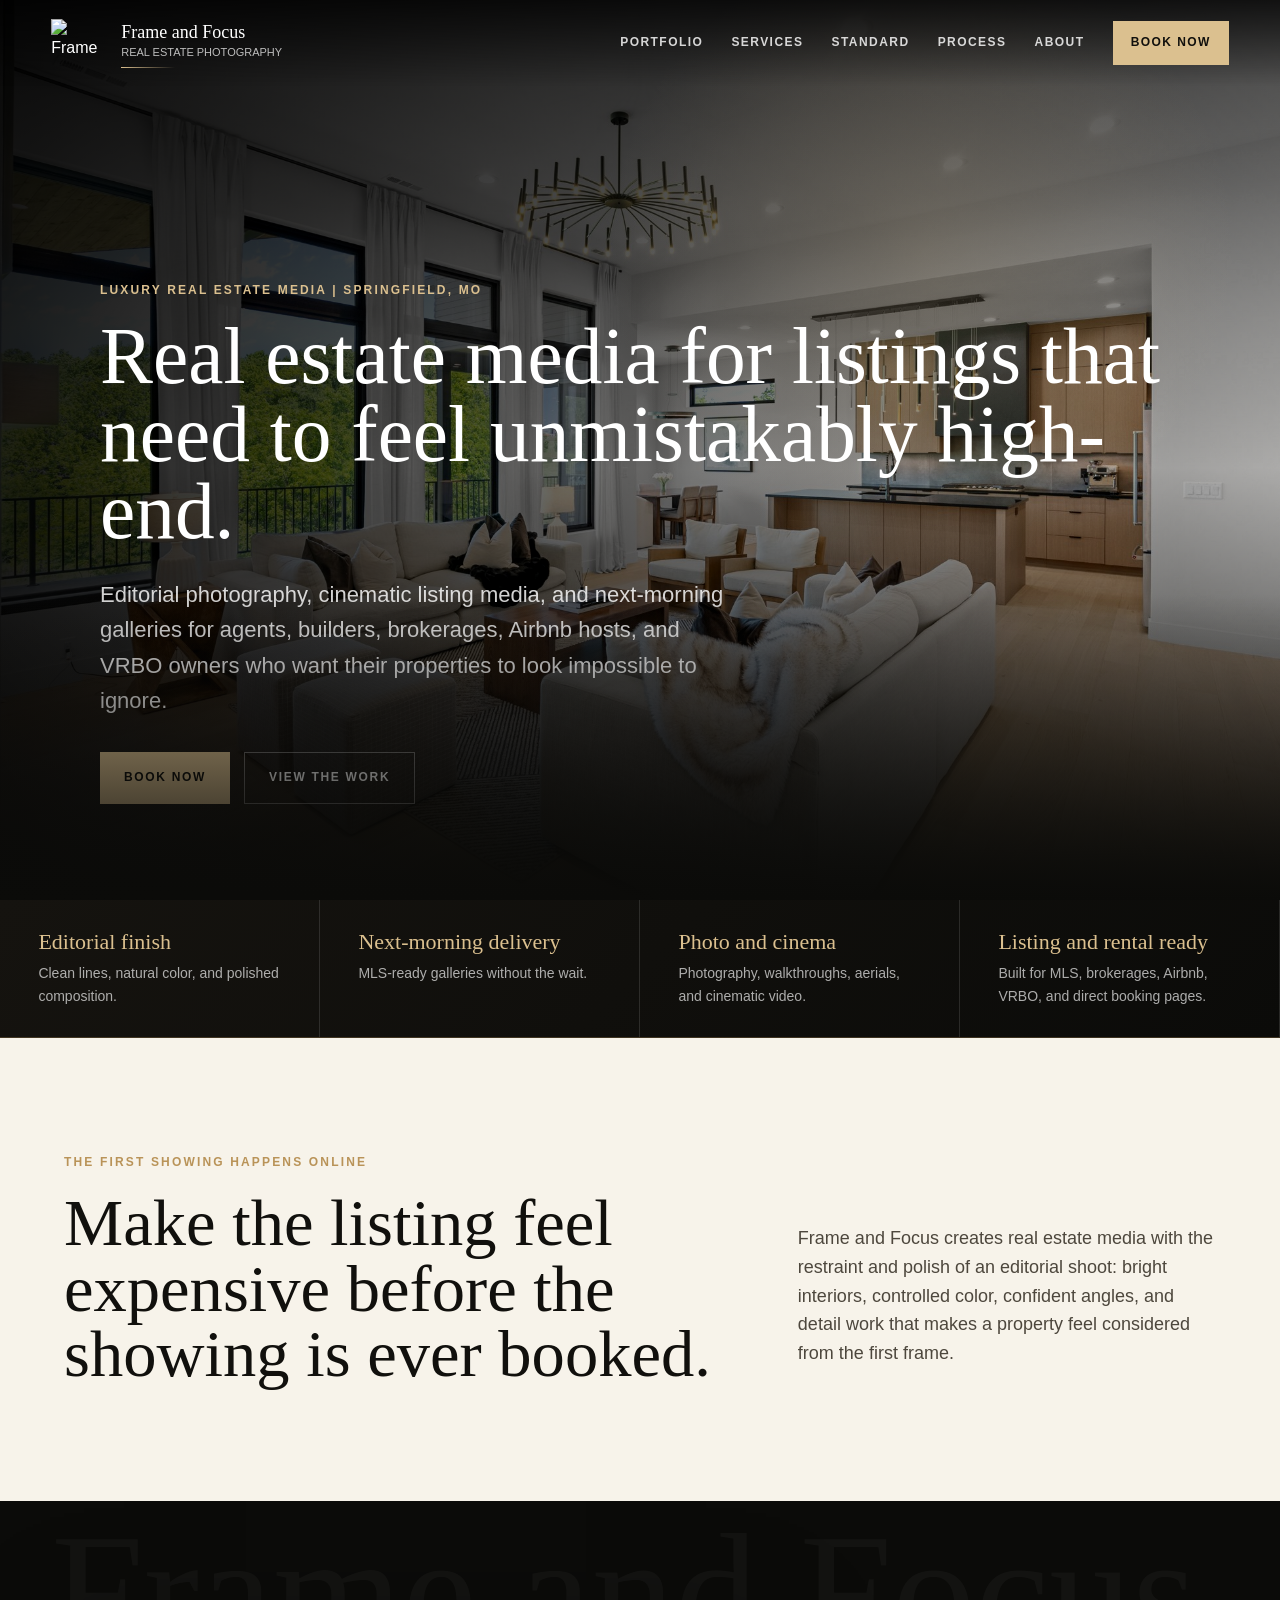
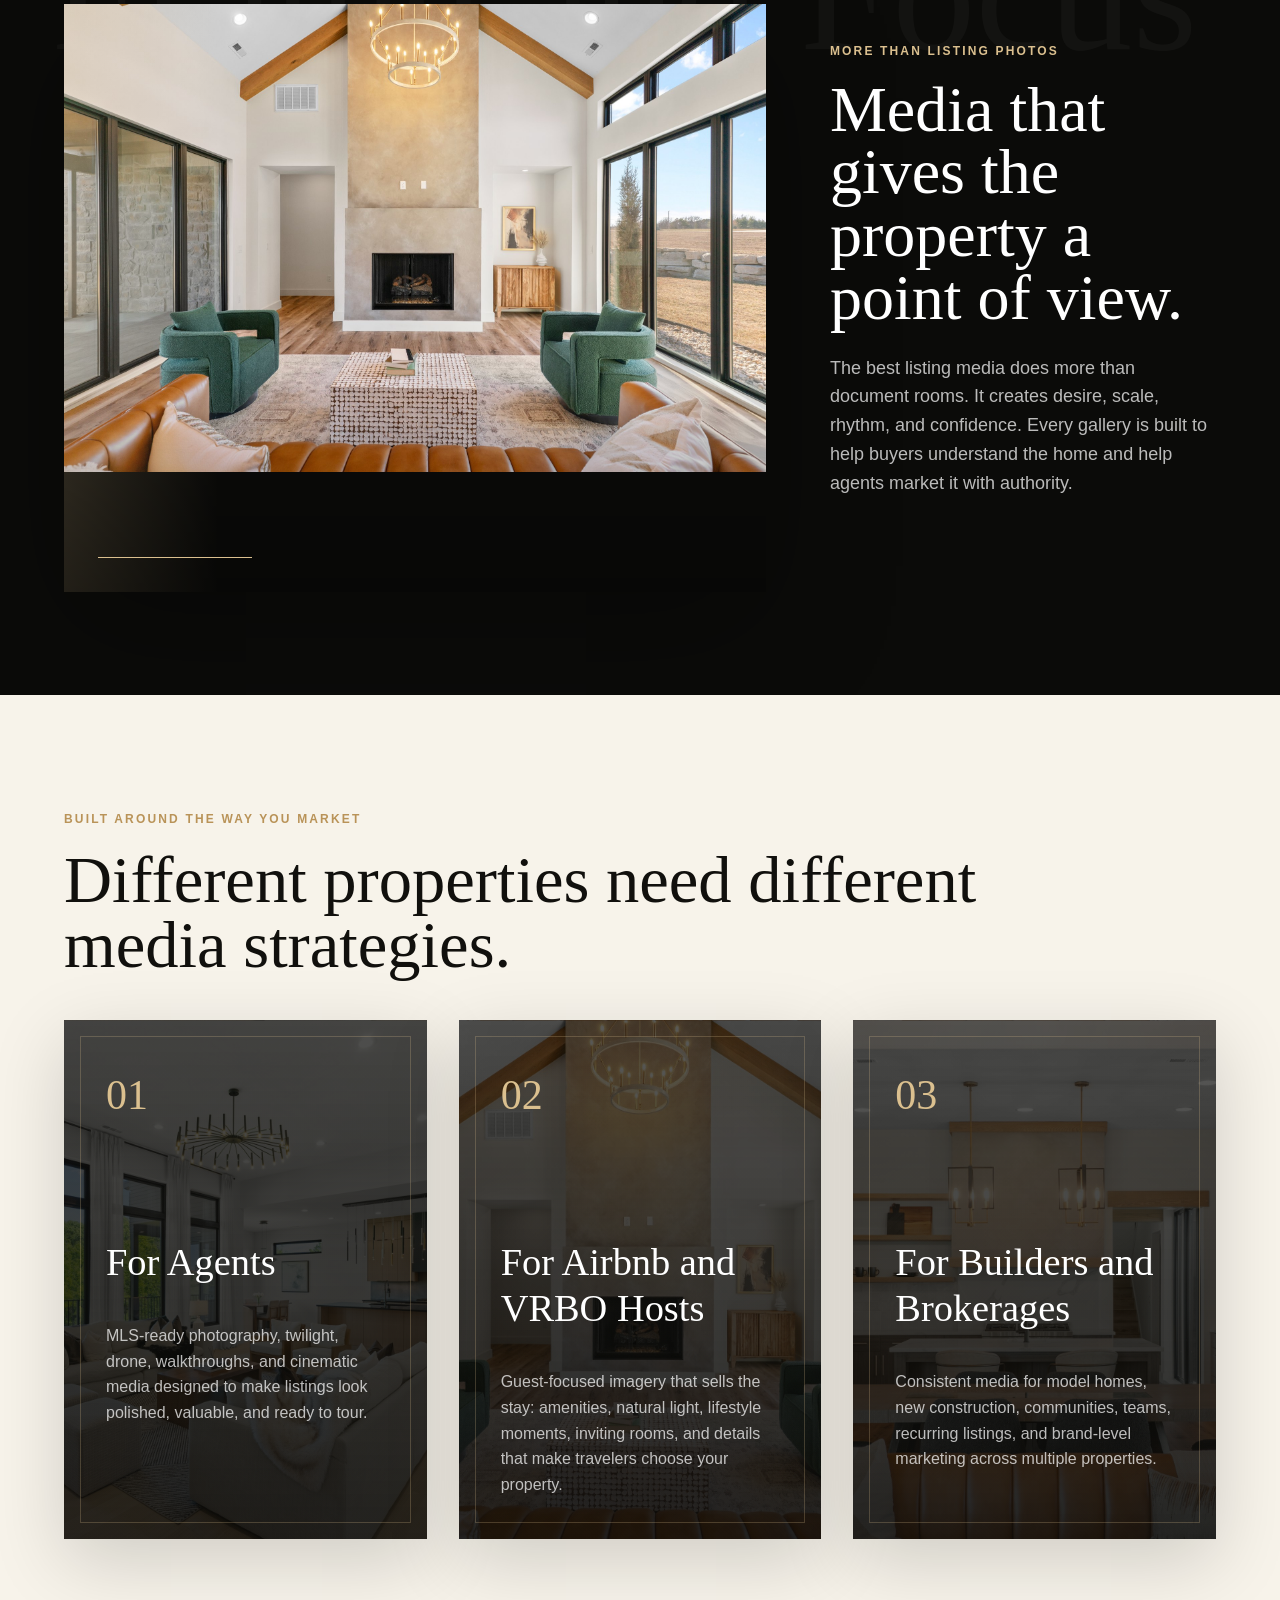
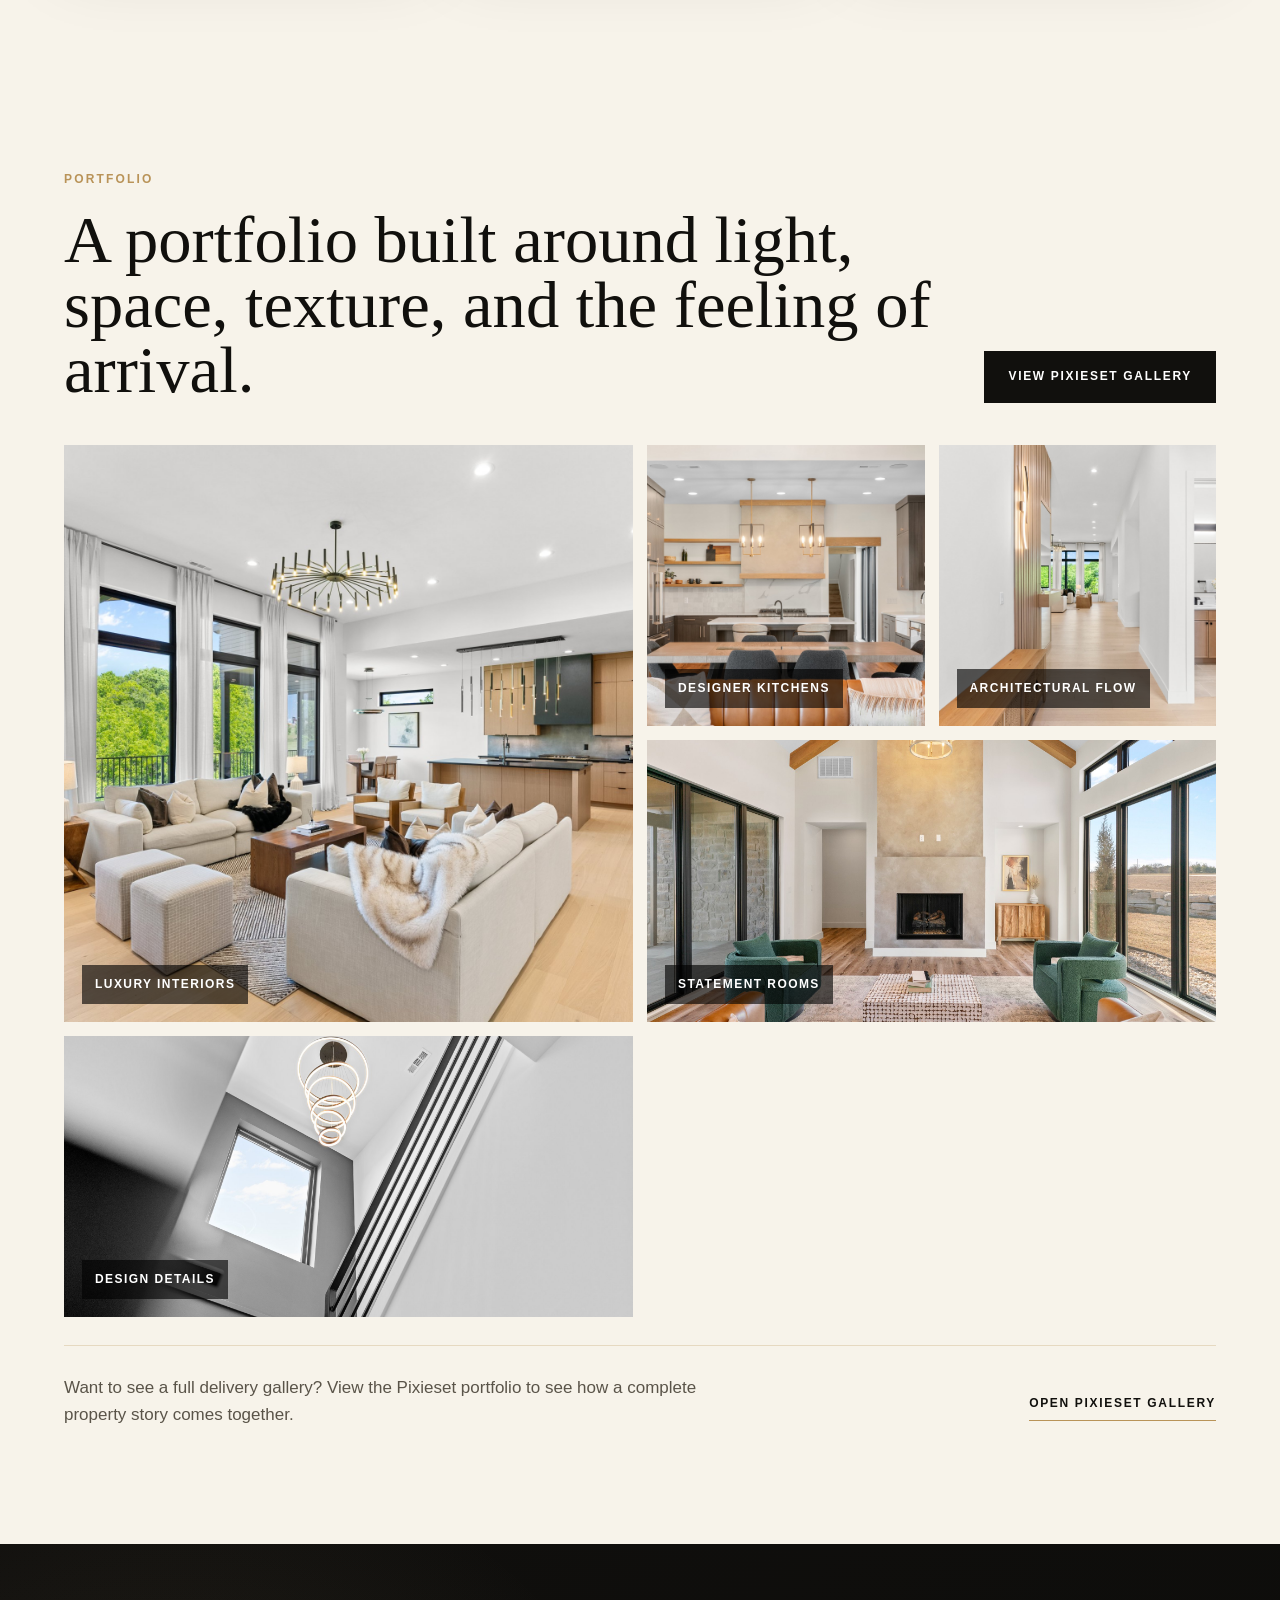
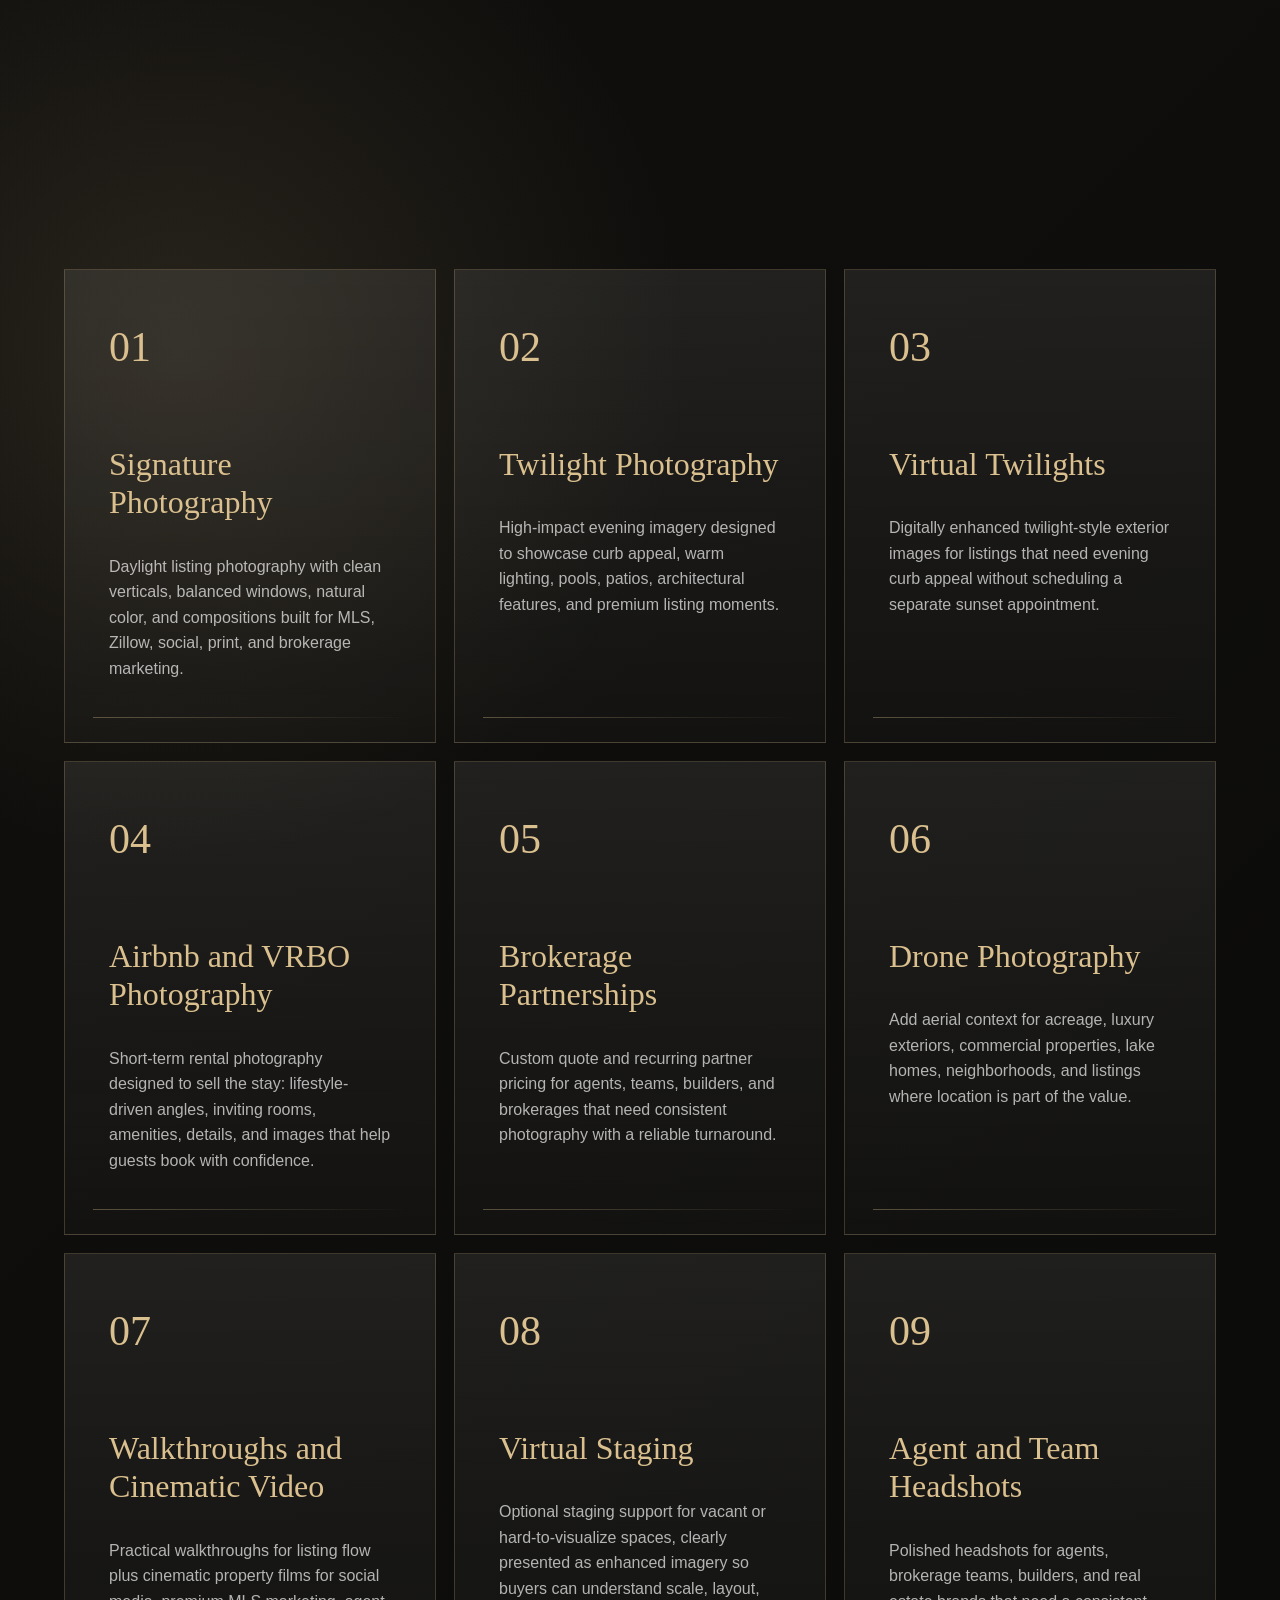
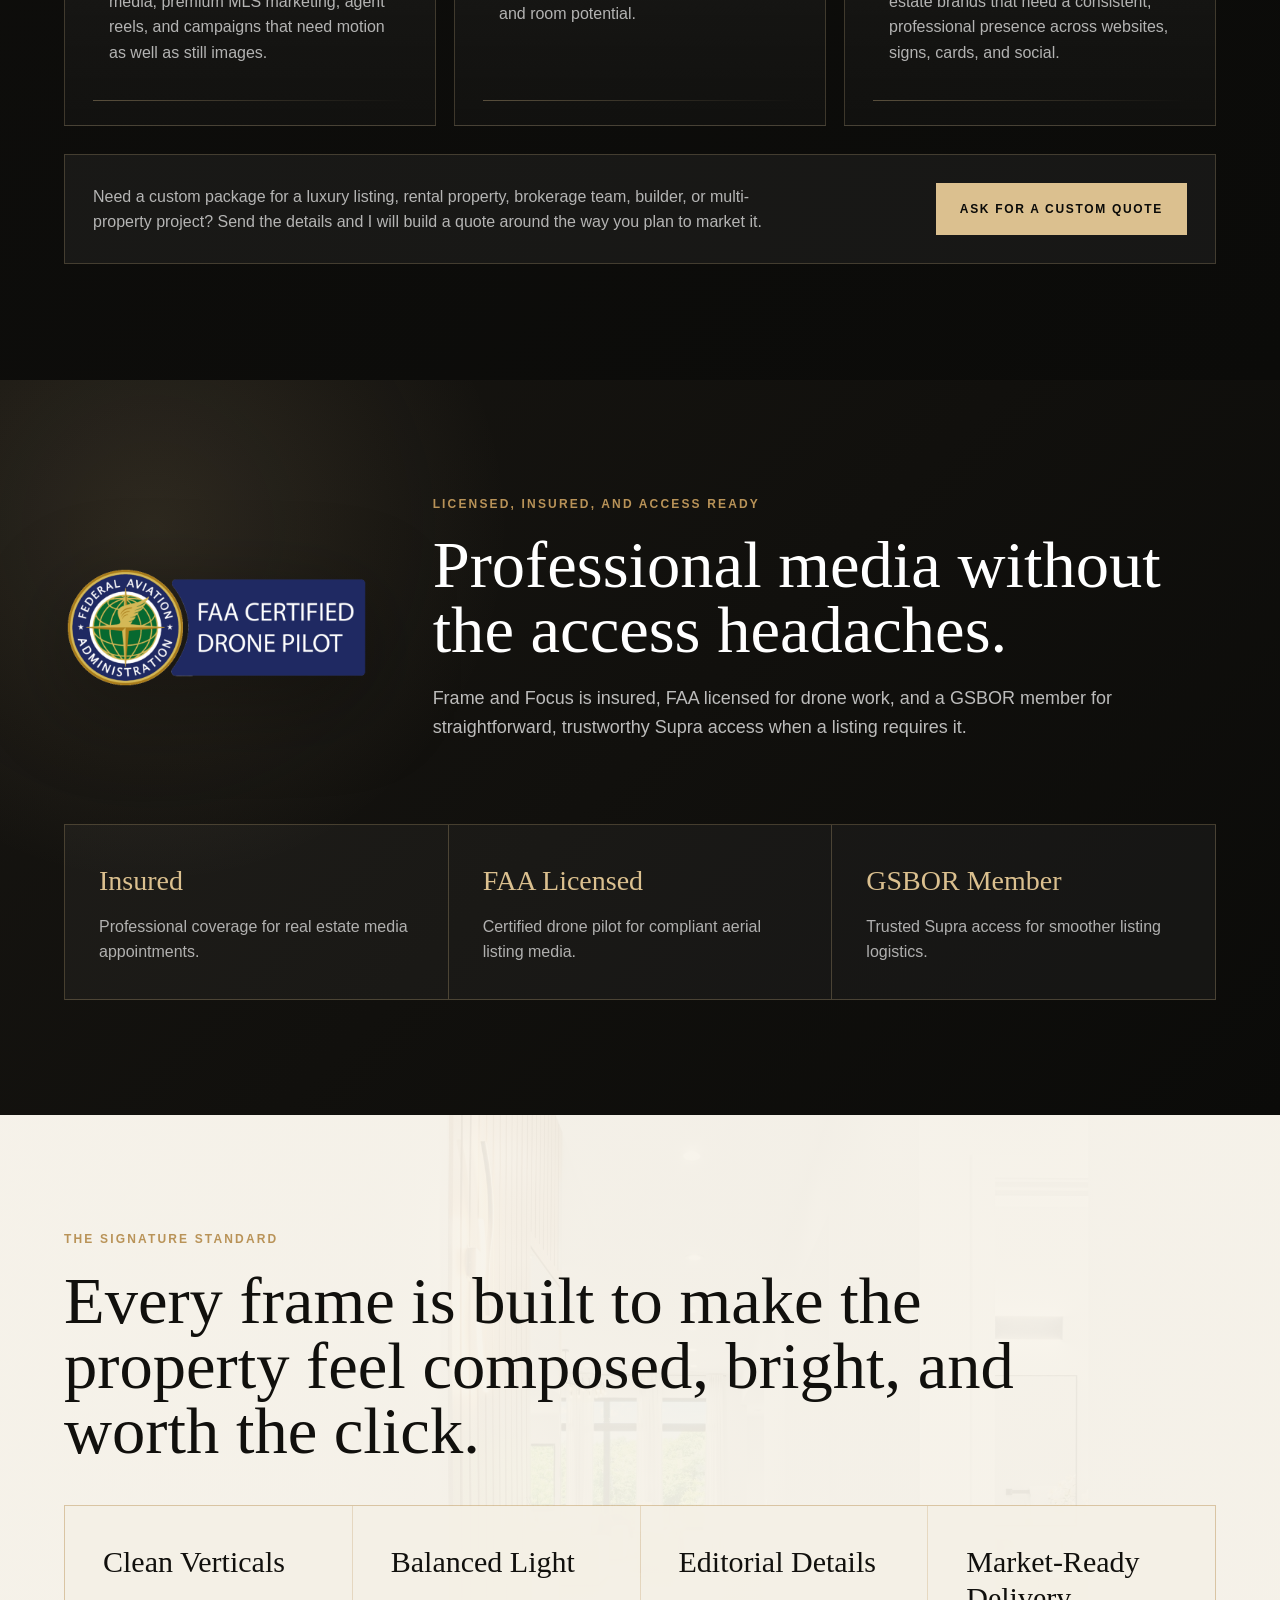
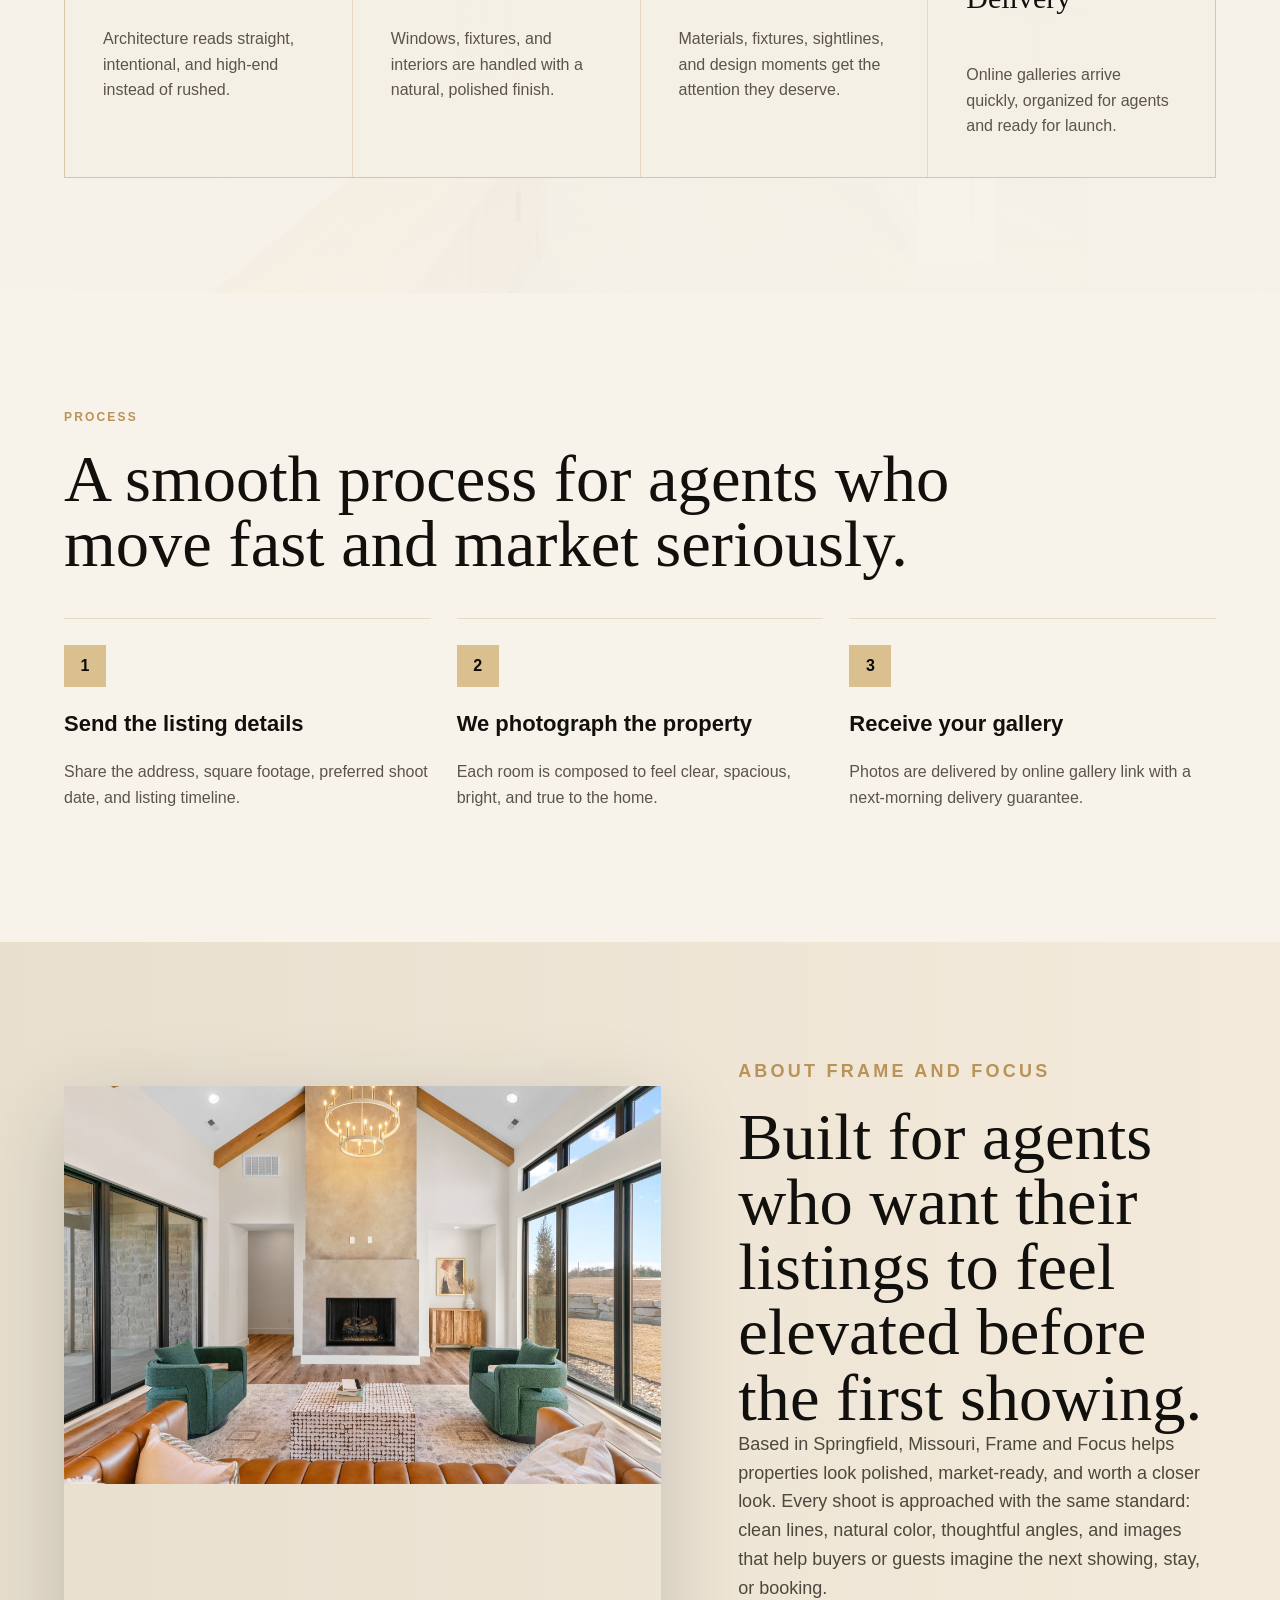
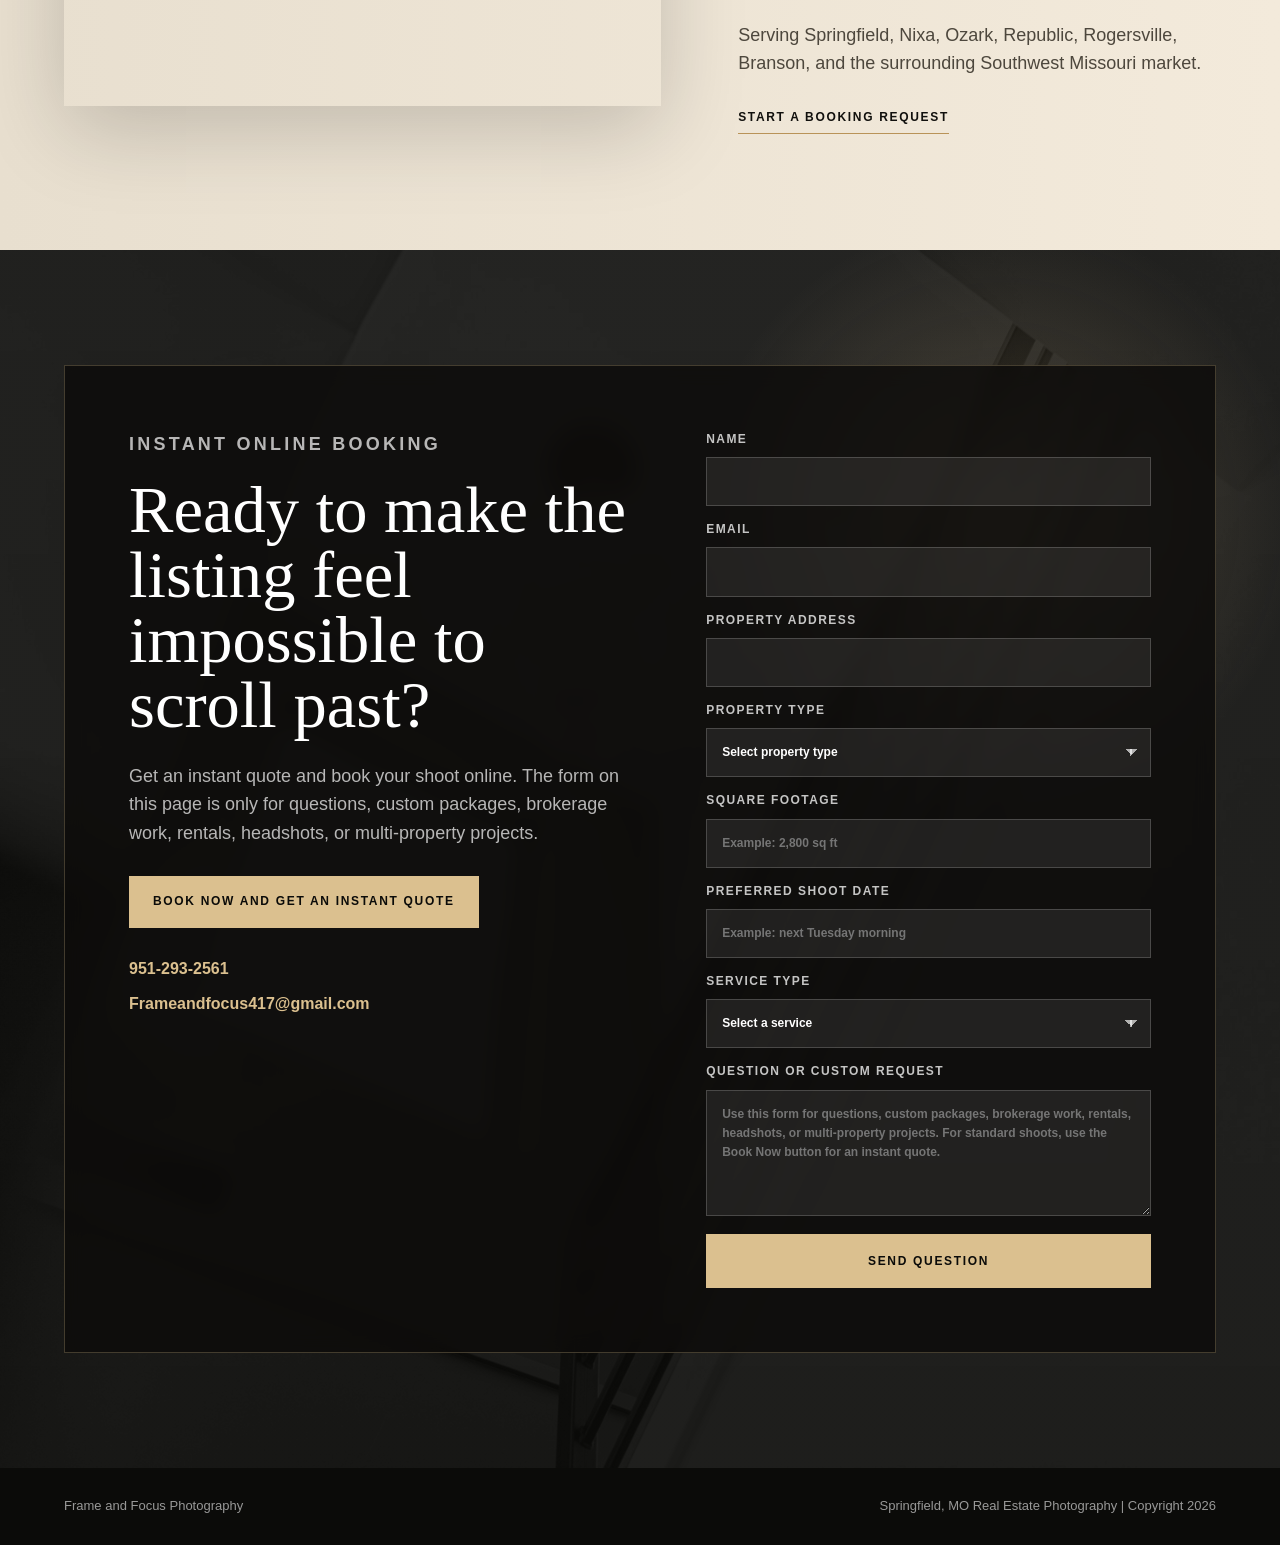
==== commit 50515107: "Update booking links and credentials section" ====
--- a/frame-focus-luxury-site/index.html
+++ b/frame-focus-luxury-site/index.html
@@ -31,7 +31,14 @@
         <a href="#standard">Standard</a>
         <a href="#process">Process</a>
         <a href="#about">About</a>
-        <a class="nav-cta" href="#contact">Book a Shoot</a>
+        <a
+          class="nav-cta"
+          href="https://booking.frameandfocusphotography.com"
+          target="_blank"
+          rel="noopener"
+        >
+          Book Now
+        </a>
       </nav>
     </header>
 
@@ -53,7 +60,14 @@
             impossible to ignore.
           </p>
           <div class="hero-actions">
-            <a class="button primary" href="#contact">Book a Shoot</a>
+            <a
+              class="button primary"
+              href="https://booking.frameandfocusphotography.com"
+              target="_blank"
+              rel="noopener"
+            >
+              Book Now
+            </a>
             <a class="button ghost" href="#portfolio">View the Work</a>
           </div>
         </div>
@@ -303,6 +317,37 @@
         </div>
       </section>
 
+      <section class="credentials-section" aria-label="Licensing, insurance, and access credentials">
+        <div class="credentials-badge">
+          <img
+            src="./assets/faa-certified-drone-pilot.png"
+            alt="FAA Certified Drone Pilot badge"
+          />
+        </div>
+        <div class="credentials-copy">
+          <p class="eyebrow dark">Licensed, Insured, and Access Ready</p>
+          <h2>Professional media without the access headaches.</h2>
+          <p>
+            Frame and Focus is insured, FAA licensed for drone work, and a GSBOR member for
+            straightforward, trustworthy Supra access when a listing requires it.
+          </p>
+        </div>
+        <div class="credentials-grid">
+          <article>
+            <strong>Insured</strong>
+            <span>Professional coverage for real estate media appointments.</span>
+          </article>
+          <article>
+            <strong>FAA Licensed</strong>
+            <span>Certified drone pilot for compliant aerial listing media.</span>
+          </article>
+          <article>
+            <strong>GSBOR Member</strong>
+            <span>Trusted Supra access for smoother listing logistics.</span>
+          </article>
+        </div>
+      </section>
+
       <section id="standard" class="standard-section">
         <div class="section-heading">
           <p class="eyebrow dark">The Signature Standard</p>
@@ -380,12 +425,21 @@
       <section id="contact" class="contact-section">
         <div class="contact-panel">
           <div>
-            <p class="eyebrow">Book a Shoot</p>
+            <p class="eyebrow">Instant Online Booking</p>
             <h2>Ready to make the listing feel impossible to scroll past?</h2>
             <p>
-              Send the property details and preferred timing. You can also call, text, or email
-              directly.
-            </p>
+              Get an instant quote and book your shoot online. The form on this page is only for
+              questions, custom packages, brokerage work, rentals, headshots, or multi-property
+              projects.
+            </p>
+            <a
+              class="button primary contact-booking"
+              href="https://booking.frameandfocusphotography.com"
+              target="_blank"
+              rel="noopener"
+            >
+              Book Now and Get an Instant Quote
+            </a>
             <div class="contact-links">
               <a href="tel:+19512932561">951-293-2561</a>
               <a href="mailto:Frameandfocus417@gmail.com">Frameandfocus417@gmail.com</a>
@@ -453,10 +507,10 @@
               </select>
             </label>
             <label>
-              What do you need?
-              <textarea name="message" rows="5" placeholder="Listing date, rental launch date, must-have shots, amenities, add-ons, or anything else I should know."></textarea>
-            </label>
-            <button type="submit">Send Booking Request</button>
+              Question or custom request
+              <textarea name="message" rows="5" placeholder="Use this form for questions, custom packages, brokerage work, rentals, headshots, or multi-property projects. For standard shoots, use the Book Now button for an instant quote."></textarea>
+            </label>
+            <button type="submit">Send Question</button>
           </form>
         </div>
       </section>
--- a/frame-focus-luxury-site/styles.css
+++ b/frame-focus-luxury-site/styles.css
@@ -319,6 +319,7 @@
 .portfolio-section,
 .standard-section,
 .audience-section,
+.credentials-section,
 .process-section,
 .about-section,
 .contact-section {
@@ -660,6 +661,72 @@
   color: rgba(255, 255, 255, 0.68);
 }
 
+.credentials-section {
+  display: grid;
+  grid-template-columns: minmax(220px, 0.28fr) minmax(360px, 0.72fr);
+  gap: clamp(28px, 5vw, 76px);
+  align-items: center;
+  color: var(--white);
+  background:
+    radial-gradient(circle at 12% 20%, rgba(219, 192, 143, 0.12), transparent 28%),
+    linear-gradient(135deg, #171511, var(--deep));
+}
+
+.credentials-badge {
+  width: min(100%, 390px);
+  padding: 0;
+  filter: drop-shadow(0 22px 46px rgba(0, 0, 0, 0.34));
+}
+
+.credentials-badge img {
+  height: auto;
+  object-fit: contain;
+}
+
+.credentials-copy h2 {
+  max-width: 840px;
+  margin-bottom: 22px;
+}
+
+.credentials-copy p:not(.eyebrow) {
+  max-width: 760px;
+  color: rgba(255, 255, 255, 0.72);
+  font-size: 18px;
+}
+
+.credentials-grid {
+  grid-column: 1 / -1;
+  display: grid;
+  grid-template-columns: repeat(3, 1fr);
+  border-top: 1px solid rgba(219, 192, 143, 0.26);
+  border-left: 1px solid rgba(219, 192, 143, 0.26);
+}
+
+.credentials-grid article {
+  min-height: 150px;
+  padding: clamp(22px, 3vw, 34px);
+  border-right: 1px solid rgba(219, 192, 143, 0.26);
+  border-bottom: 1px solid rgba(219, 192, 143, 0.26);
+  background: rgba(255, 255, 255, 0.04);
+}
+
+.credentials-grid strong,
+.credentials-grid span {
+  display: block;
+}
+
+.credentials-grid strong {
+  margin-bottom: 10px;
+  color: var(--gold-light);
+  font-family: Georgia, "Times New Roman", serif;
+  font-size: 28px;
+  font-weight: 500;
+}
+
+.credentials-grid span {
+  color: rgba(255, 255, 255, 0.66);
+}
+
 .standard-section {
   background:
     linear-gradient(rgba(247, 243, 234, 0.92), rgba(247, 243, 234, 0.96)),
@@ -781,6 +848,11 @@
   margin-top: 28px;
   color: var(--gold-light);
   font-weight: 800;
+}
+
+.contact-booking {
+  width: fit-content;
+  margin-top: 10px;
 }
 
 .booking-form {
@@ -989,6 +1061,8 @@
   .cinematic-break,
   .standard-grid,
   .audience-grid,
+  .credentials-section,
+  .credentials-grid,
   .about-section,
   .contact-panel,
   .split-heading {
@@ -1113,6 +1187,8 @@
   .intro-section,
   .portfolio-section,
   .cinematic-break,
+  .audience-section,
+  .credentials-section,
   .standard-section,
   .process-section,
   .about-section,
@@ -1154,6 +1230,24 @@
   .audience-grid span {
     margin-bottom: 70px;
     font-size: 34px;
+  }
+
+  .credentials-badge {
+    width: 100%;
+    max-width: 340px;
+  }
+
+  .credentials-copy p:not(.eyebrow) {
+    font-size: 16px;
+  }
+
+  .credentials-grid article {
+    min-height: auto;
+    padding: 22px;
+  }
+
+  .credentials-grid strong {
+    font-size: 26px;
   }
 
   .proof-strip div {
@@ -1219,6 +1313,10 @@
 
   .contact-panel {
     padding: 22px;
+  }
+
+  .contact-booking {
+    width: 100%;
   }
 
   .booking-form input,
